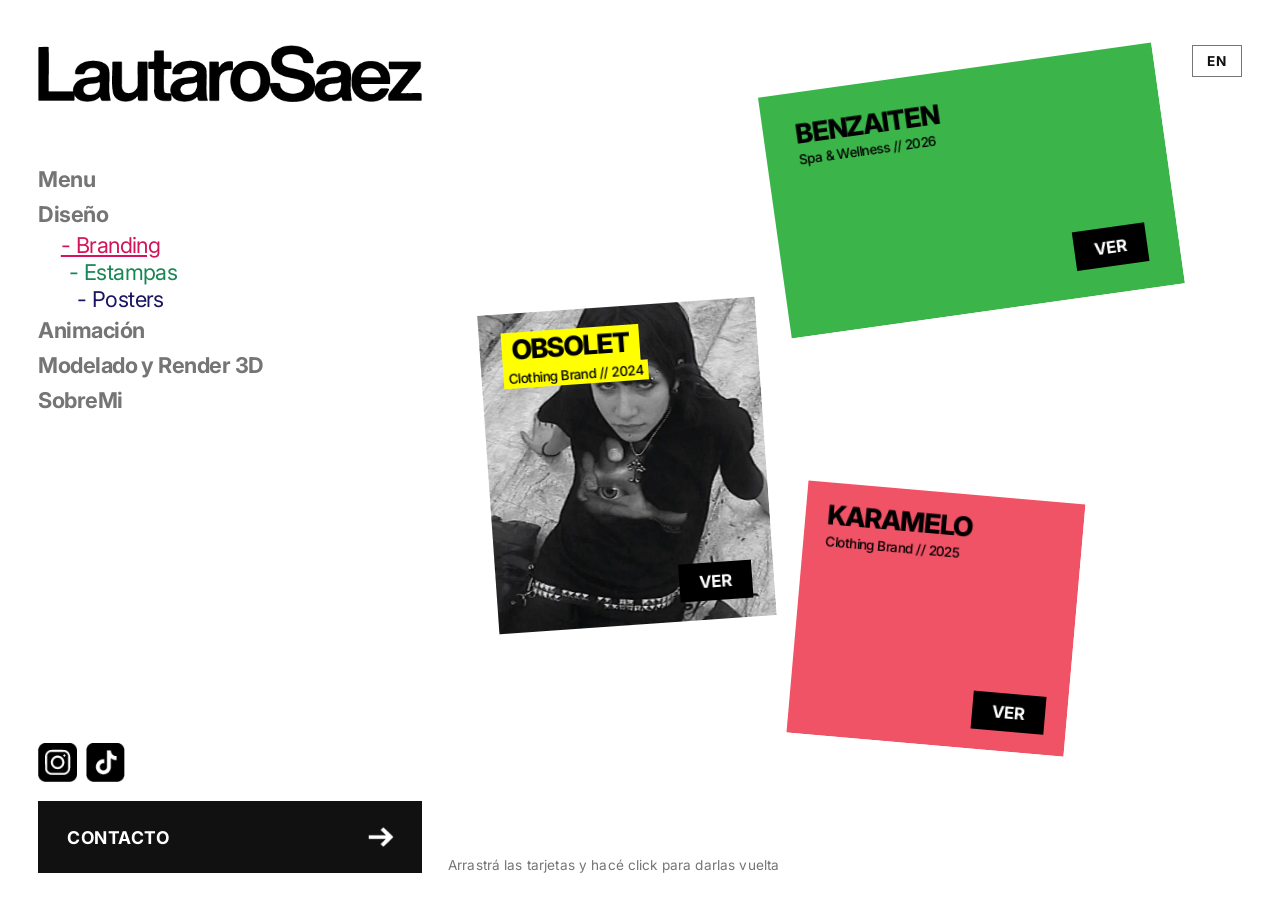
==== diseno-branding.html @ ebd3f458 "Portfolio: primera publicación" ====
<!DOCTYPE html>
<html lang="es">
<head>
  <meta charset="UTF-8">
  <meta name="viewport" content="width=device-width, initial-scale=1.0">
  <title>Lautaro Saez — Branding</title>
  <link rel="preconnect" href="https://fonts.googleapis.com">
  <link rel="preconnect" href="https://fonts.gstatic.com" crossorigin>
  <link href="https://fonts.googleapis.com/css2?family=Inter:wght@400;500;600;700;800&display=swap" rel="stylesheet">
  <link rel="icon" type="image/png" href="assets/favicon.png">
  <link rel="stylesheet" href="style.css">
</head>
<body>

  <header class="logo-wrap">
    <a href="index.html">
      <img src="assets/logo.png" alt="Lautaro Saez" class="logo">
    </a>
  </header>

  <nav class="menu">
    <ul class="menu-list">
      <li><a href="index.html" class="menu-item" data-i18n="nav.menu">Menu</a></li>
      <li>
        <a href="diseno-branding.html" class="menu-item" data-i18n="nav.diseno">Diseño</a>
        <ul class="submenu">
          <li><a href="diseno-branding.html" class="submenu-item submenu-branding active" data-i18n="nav.branding">- Branding</a></li>
          <li><a href="diseno-estampas.html" class="submenu-item submenu-estampas" data-i18n="nav.estampas">- Estampas</a></li>
          <li><a href="diseno-posters.html" class="submenu-item submenu-posters" data-i18n="nav.posters">- Posters</a></li>
        </ul>
      </li>
      <li><a href="animacion.html" class="menu-item" data-i18n="nav.animacion">Animación</a></li>
      <li><a href="modelado-render.html" class="menu-item" data-i18n="nav.modelado">Modelado y Render 3D</a></li>
      <li><a href="sobre-mi.html" class="menu-item" data-i18n="nav.sobremi">SobreMi</a></li>
    </ul>
  </nav>


  <main class="branding-wrap">
    <p class="brand-mobile-hint" data-i18n="branding.hint.mobile">Tocá una tarjeta para darla vuelta</p>
    <div class="branding-board" id="branding-board">

      <article class="brand-card" data-project="obsolet" data-x="5" data-y="33" data-rotation="-4"
               style="--card-color: #ffff00; --card-w: 35%; --card-ratio: 0.87;"
               tabindex="0" aria-label="Obsolet: tocá para ver la descripción">
        <div class="brand-card-inner">
          <div class="brand-card-face brand-card-front brand-card-front--cover">
            <img src="assets/branding/obsolet/portada.webp" alt="" class="brand-card-cover" draggable="false">
            <h2 class="brand-card-title">OBSOLET</h2>
            <p class="brand-card-meta">Clothing Brand // 2024</p>
            <button type="button" class="brand-card-view" data-project="obsolet" data-i18n="branding.view">VER</button>
          </div>
          <div class="brand-card-face brand-card-back">
            <p class="brand-card-desc" data-i18n="branding.obsolet.desc"></p>
            <button type="button" class="brand-card-view" data-project="obsolet" tabindex="-1" data-i18n="branding.view">VER</button>
          </div>
        </div>
      </article>

      <article class="brand-card" data-project="benzaiten" data-x="41" data-y="5" data-rotation="-8"
               style="--card-color: #3bb54a; --card-w: 50%; --card-ratio: 1.63;"
               tabindex="0" aria-label="Benzaiten: tocá para ver la descripción">
        <div class="brand-card-inner">
          <div class="brand-card-face brand-card-front">
            <h2 class="brand-card-title">BENZAITEN</h2>
            <p class="brand-card-meta">Spa &amp; Wellness // 2026</p>
            <button type="button" class="brand-card-view" data-project="benzaiten" data-i18n="branding.view">VER</button>
          </div>
          <div class="brand-card-face brand-card-back">
            <p class="brand-card-desc" data-i18n="branding.benzaiten.desc"></p>
            <button type="button" class="brand-card-view" data-project="benzaiten" tabindex="-1" data-i18n="branding.view">VER</button>
          </div>
        </div>
      </article>

      <article class="brand-card" data-project="karamelo" data-x="44" data-y="55" data-rotation="5"
               style="--card-color: #f05266; --card-w: 35%; --card-ratio: 1.1;"
               tabindex="0" aria-label="Karamelo: tocá para ver la descripción">
        <div class="brand-card-inner">
          <div class="brand-card-face brand-card-front">
            <h2 class="brand-card-title">KARAMELO</h2>
            <p class="brand-card-meta">Clothing Brand // 2025</p>
            <button type="button" class="brand-card-view" data-project="karamelo" data-i18n="branding.view">VER</button>
          </div>
          <div class="brand-card-face brand-card-back">
            <p class="brand-card-desc" data-i18n="branding.karamelo.desc"></p>
            <button type="button" class="brand-card-view" data-project="karamelo" tabindex="-1" data-i18n="branding.view">VER</button>
          </div>
        </div>
      </article>
    </div>
  </main>

  <p class="estampa-hint-text" data-i18n="branding.hint">Arrastrá las tarjetas y hacé click para darlas vuelta</p>

  <div class="social-icons">
    <a href="https://instagram.com/88318w" target="_blank" rel="noopener" aria-label="Instagram">
      <img src="assets/instagram.png" alt="Instagram">
    </a>
    <a href="https://www.tiktok.com/@88318w" target="_blank" rel="noopener" aria-label="TikTok">
      <img src="assets/tiktok.png" alt="TikTok">
    </a>
  </div>

  <button type="button" class="contact-button" id="contact-trigger">
    <span data-i18n="contact.button">CONTACTO</span>
    <img src="assets/arrow.png" alt="" class="arrow">
  </button>

  <script src="script.js"></script>
</body>
</html>
---- style.css ----
/* ============================
   RESET BÁSICO
============================ */
* {
  margin: 0;
  padding: 0;
  box-sizing: border-box;
}

html {
  font-size: 16px;
}

body {
  font-family: 'Inter', 'Helvetica Neue', Arial, sans-serif;
  background: var(--bg);
  color: var(--text);
  min-height: 100vh;
  position: relative;
  overflow-x: hidden;
  transition: background var(--transition-suave), color var(--transition-suave);
  cursor: url('assets/cursor.png') 4 4, auto;
}

a {
  text-decoration: none;
  color: inherit;
  cursor: url('assets/pointer.png') 14 2, pointer;
}

img {
  max-width: 100%;
  display: block;
}

/* ============================
   FOCO VISIBLE (accesibilidad — navegación por teclado)
============================ */
a:focus-visible,
button:focus-visible,
input:focus-visible,
textarea:focus-visible,
[tabindex]:focus-visible {
  outline: 2px solid var(--negro);
  outline-offset: 3px;
}

/* ============================
   VARIABLES
============================ */
:root {
  --gris-menu: #757575;
  --negro: #111111;
  --padding-lateral: 3vw;
  --padding-vertical: 3vh;
  --ancho-bloque: min(30vw, 540px);
  --transition-suave: 0.25s ease;

  /* tema claro (default) */
  --bg: #ffffff;
  --text: #111111;
  --accent-bg: #111111;
  --accent-text: #ffffff;
  --surface: #ffffff;
  --border-subtle: #d9d9d9;
  --placeholder-color: #cfcfcf;
}

/* ============================
   TRANSICIÓN ENTRE PÁGINAS (View Transitions)
   La página vieja se va rápido y la nueva entra con un fundido + subida corta.
   El logo y la hamburguesa tienen nombre propio: quedan quietos, no parpadean.
   Navegadores sin soporte (ej: Firefox) simplemente cambian de página como antes.
============================ */
@view-transition {
  navigation: auto;
}

::view-transition-old(root) {
  animation: pagina-sale 0.15s ease-out both;
}

::view-transition-new(root) {
  animation: pagina-entra 0.28s cubic-bezier(0.22, 1, 0.36, 1) 0.05s both;
}

@keyframes pagina-sale {
  to {
    opacity: 0;
  }
}

@keyframes pagina-entra {
  from {
    opacity: 0;
    transform: translateY(10px);
  }
}

.logo-wrap {
  view-transition-name: logo;
}

.menu-toggle {
  view-transition-name: menu-toggle;
}

/* Desktop: menú, redes, contacto e idioma son fijos en todas las páginas,
   así que no se animan — solo se mueve el contenido de la derecha.
   (En el teléfono viven dentro del menú desplegable, por eso solo desktop.) */
@media (min-width: 769px) {
  .menu {
    view-transition-name: menu;
  }

  .social-icons {
    view-transition-name: redes;
  }

  .contact-button {
    view-transition-name: contacto;
  }

  .lang-toggle {
    view-transition-name: idioma;
  }
}

/* los elementos fijos cambian al instante, sin fundido ni movimiento */
::view-transition-group(logo),
::view-transition-group(menu-toggle),
::view-transition-group(menu),
::view-transition-group(redes),
::view-transition-group(contacto),
::view-transition-group(idioma) {
  animation: none;
}

::view-transition-old(logo),
::view-transition-old(menu-toggle),
::view-transition-old(menu),
::view-transition-old(redes),
::view-transition-old(contacto),
::view-transition-old(idioma) {
  display: none;
}

::view-transition-new(logo),
::view-transition-new(menu-toggle),
::view-transition-new(menu),
::view-transition-new(redes),
::view-transition-new(contacto),
::view-transition-new(idioma) {
  animation: none;
}

@media (prefers-reduced-motion: reduce) {
  ::view-transition-old(root),
  ::view-transition-new(root) {
    animation: none;
  }
}

/* ============================
   LOGO (fixed, arriba a la izquierda)
============================ */
.logo-wrap {
  position: fixed;
  top: 5vh;
  left: var(--padding-lateral);
  z-index: 100;
}

.logo {
  width: var(--ancho-bloque);
  height: auto;
}

/* ============================
   MENU (fixed, debajo del logo)
============================ */
.menu {
  position: fixed;
  top: 18vh;
  left: var(--padding-lateral);
  z-index: 100;
}

.menu-list {
  list-style: none;
  display: block;
}

.menu-item {
  display: block;
  font-size: clamp(1.1rem, 1.7vw, 1.7rem);
  font-weight: 700;
  color: var(--gris-menu);
  letter-spacing: -0.025em; /* tracking -25 (unidades Illustrator, /1000 em) */
  line-height: 35px; /* espacio entre renglones */
  transition: color var(--transition-suave);
}

/* hover: se pone negro */
.menu-item:hover {
  color: var(--text);
}

/* estado activo (la sección en la que estás): se queda negro */
.menu-item.active {
  color: var(--text);
}

/* ============================
   SUBMENU DE DISEÑO (Branding / Estampas / Posters)
============================ */
.submenu {
  list-style: none;
  display: block;
}

.submenu-item {
  display: block;
  font-size: clamp(1.1rem, 1.7vw, 1.7rem);
  font-weight: 400;
  letter-spacing: -0.025em;
  line-height: 27px;
  transition: opacity var(--transition-suave);
  animation: submenu-fade-in 0.4s ease both;
}

/* el escalonado se cuenta por <li> (cada link es hijo único de su <li>) */
.submenu li:nth-child(1) .submenu-item {
  animation-delay: 0.05s;
}

.submenu li:nth-child(2) .submenu-item {
  animation-delay: 0.12s;
}

.submenu li:nth-child(3) .submenu-item {
  animation-delay: 0.19s;
}

@keyframes submenu-fade-in {
  from {
    opacity: 0;
  }
  to {
    opacity: 1;
  }
}

@media (prefers-reduced-motion: reduce) {
  .submenu-item {
    animation: none;
  }
}

.submenu-item:hover {
  opacity: 0.7;
}

.submenu-branding {
  color: #d4145a;
  padding-left: 1.4rem;
}

.submenu-estampas {
  color: #198655;
  padding-left: 1.9rem;
}

.submenu-posters {
  color: #1b1464;
  padding-left: 2.4rem;
}

.submenu-item.active {
  text-decoration: underline;
}

/* venías de otra página de Diseño: el submenu ya estaba abierto, no se vuelve a animar
   (la clase la pone script.js; le gana también a la cascada del teléfono) */
.submenu-sin-animacion .menu .submenu-item {
  animation: none;
}

/* submenu que agrega el JS en páginas fuera de Diseño: solo se usa en el teléfono */
.submenu--mobile-only {
  display: none;
}
.decor-image {
  position: fixed;
  bottom: 3vh;
  right: 4vw;
  width: clamp(180px, 17vw, 340px);
  z-index: 10;
  transform: rotate(-2deg);
}

/* ============================
   REDES SOCIALES
============================ */
.social-icons {
  position: fixed;
  left: var(--padding-lateral);
  bottom: calc(var(--padding-vertical) + 4.5rem + 1.2rem);
  display: flex;
  gap: 0.6rem;
  z-index: 100;
}

.social-icons a {
  display: block;
  width: 2.4rem;
  height: 2.4rem;
  transition: opacity var(--transition-suave);
}

.social-icons a:hover {
  opacity: 0.7;
}

.social-icons img {
  width: 100%;
  height: 100%;
}

@media (max-width: 768px) {
  .social-icons {
    left: 1.2rem;
    bottom: calc(1.2rem + 3.8rem + 1rem);
  }
}
.contact-button {
  position: fixed;
  bottom: var(--padding-vertical);
  left: var(--padding-lateral);
  width: var(--ancho-bloque);
  height: 4.5rem;
  background: var(--accent-bg);
  color: var(--accent-text);
  display: flex;
  align-items: center;
  justify-content: space-between;
  padding: 0 1.8rem;
  font-size: 1.1rem;
  font-weight: 700;
  letter-spacing: 0.03em;
  font-family: inherit;
  border: none;
  cursor: url('assets/pointer-white.png') 14 2, pointer;
  z-index: 100;
}

.contact-button .arrow {
  width: 1.6rem;
  height: auto;
}

/* ============================
   POPUP DE CONTACTO
============================ */
.contact-overlay {
  position: fixed;
  inset: 0;
  background: rgba(17, 17, 17, 0.55);
  display: flex;
  align-items: center;
  justify-content: center;
  z-index: 1000;
  opacity: 0;
  pointer-events: none;
  transition: opacity var(--transition-suave);
}

.contact-overlay.is-open {
  opacity: 1;
  pointer-events: auto;
}

.contact-modal {
  background: var(--surface);
  width: min(90vw, 480px);
  padding: 2.4rem;
  position: relative;
  transform: translateY(12px);
  transition: transform var(--transition-suave);
}

.contact-overlay.is-open .contact-modal {
  transform: translateY(0);
}

.contact-modal h2 {
  font-size: 1.6rem;
  font-weight: 800;
  letter-spacing: -0.025em;
  margin-bottom: 1.6rem;
}

.contact-close {
  position: absolute;
  top: 1.2rem;
  right: 1.2rem;
  background: none;
  border: none;
  font-size: 1.4rem;
  line-height: 1;
  cursor: url('assets/pointer.png') 14 2, pointer;
  color: var(--text);
  font-family: inherit;
}

.contact-form {
  display: flex;
  flex-direction: column;
  gap: 1rem;
}

.contact-form label {
  font-size: 0.85rem;
  font-weight: 600;
  color: var(--text);
  opacity: 0.65;
  margin-bottom: 0.3rem;
  display: block;
}

.contact-form input,
.contact-form textarea {
  width: 100%;
  border: 1px solid var(--border-subtle);
  background: var(--bg);
  color: var(--text);
  padding: 0.7rem 0.8rem;
  font-family: inherit;
  font-size: 1rem;
  resize: vertical;
}

.contact-form input:focus,
.contact-form textarea:focus {
  outline: none;
  border-color: var(--text);
}

.contact-submit {
  margin-top: 0.4rem;
  background: var(--accent-bg);
  color: var(--accent-text);
  border: none;
  padding: 0.9rem;
  font-weight: 700;
  letter-spacing: 0.03em;
  cursor: url('assets/pointer.png') 14 2, pointer;
  font-family: inherit;
  transition: opacity var(--transition-suave);
}

.contact-submit:hover {
  opacity: 0.85;
}

.contact-success {
  font-size: 0.95rem;
  color: #1a7a1a;
  margin-top: 0.6rem;
  display: none;
}

.contact-success.is-visible {
  display: block;
}

/* ============================
   BOTÓN DE IDIOMA
============================ */
.lang-toggle {
  position: fixed;
  top: 5vh;
  right: var(--padding-lateral);
  z-index: 110;
  background: none;
  border: 1px solid var(--gris-menu);
  color: var(--text);
  font-family: inherit;
  font-size: 0.85rem;
  font-weight: 700;
  letter-spacing: 0.03em;
  padding: 0.45rem 0.9rem;
  cursor: url('assets/pointer.png') 14 2, pointer;
  transition: border-color var(--transition-suave), color var(--transition-suave);
}

.lang-toggle:hover {
  border-color: var(--text);
}

@media (max-width: 768px) {
  .lang-toggle {
    top: 1.2rem;
    right: 1.2rem;
    font-size: 0.75rem;
    padding: 0.35rem 0.7rem;
  }
}
.moodboard-wrap {
  margin-left: calc(var(--padding-lateral) + var(--ancho-bloque) + 2vw);
  padding-top: 0vh;
  padding-bottom: 0vh;
  width: calc(100vw - var(--padding-lateral) - var(--ancho-bloque) - 2vw);
  height: 100vh;
  box-sizing: border-box;
}

.moodboard {
  position: relative;
  width: 100%;
  height: 100%;
}

.draggable-img {
  position: absolute;
  max-width: none;
  cursor: url('assets/palm-of-hand.png') 16 16, grab;
  touch-action: none;
  user-select: none;
  -webkit-user-drag: none;
  transition: transform 0.6s cubic-bezier(0.22, 1, 0.36, 1);
}

.draggable-img.is-dragging {
  transition: none; /* mientras arrastrás, respuesta instantánea, sin demora */
}

.draggable-img:active {
  cursor: url('assets/palm-of-hand.png') 16 16, grabbing;
}

.draggable-img.is-dragging {
  z-index: 50;
}

/* modelo 3D del collage de la home (el <model-viewer> lo agrega script.js):
   caja cuadrada, fondo transparente; el viewer no recibe el puntero, así
   arrastrar mueve la pieza como a las demás */
.modelo-3d {
  aspect-ratio: 1;
}

.modelo-3d model-viewer {
  width: 100%;
  height: 100%;
  pointer-events: none;
  --poster-color: transparent;
}

.draggable-img.fade-in-entrance {
  animation: poster-fade-in 0.6s ease both;
}

.draggable-img.opens-carousel {
  cursor: url('assets/zoom-in.png') 16 16, zoom-in;
}

.estampa-visual {
  width: 100%;
  height: auto;
  display: block;
  pointer-events: none;
}

.estampa-hint-text {
  position: fixed;
  bottom: 2.2rem;
  right: 2vw;
  color: var(--gris-menu);
  font-size: 0.85rem;
  letter-spacing: 0.01em;
  z-index: 90;
  pointer-events: none;
}

/* Desktop: abajo a la izquierda del tablero, alineada con la base del botón
   CONTACTO, y detrás de las tarjetas (si arrastrás una encima, la tapa) */
@media (min-width: 769px) {
  .estampa-hint-text {
    left: calc(var(--padding-lateral) + var(--ancho-bloque) + 2vw);
    right: auto;
    bottom: var(--padding-vertical);
    z-index: -1;
  }
}

@media (max-width: 768px) {
  .estampa-hint-text {
    bottom: 1rem;
    right: 1.2rem;
    font-size: 0.75rem;
  }
}

/* ============================
   FLIP POSTAL (faro): 3D en eje Y, se ve el dorso al hacer click
============================ */
.flip-postcard {
  perspective: 1400px;
  background: none;
  cursor: url('assets/refresh.png') 16 16, pointer;
}

.flip-postcard img {
  width: 100%;
  height: auto;
  display: block;
  pointer-events: none;
}

.flip-inner {
  position: relative;
  width: 100%;
  transform-style: preserve-3d;
  transition: transform 0.7s cubic-bezier(0.4, 0.2, 0.2, 1);
}

.flip-postcard.is-flipped .flip-inner {
  transform: rotateY(180deg);
}

.flip-face {
  backface-visibility: hidden;
}

.flip-back {
  position: absolute;
  inset: 0;
  transform: rotateY(180deg);
}

.flip-back img,
.flip-back svg {
  width: 100%;
  height: 100%;
  display: block;
  object-fit: cover;
}

@keyframes girar-360 {
  from {
    transform: rotate(var(--base-rot, 0deg));
  }
  to {
    transform: rotate(calc(var(--base-rot, 0deg) + 360deg));
  }
}

.draggable-img.is-spinning {
  animation: girar-360 0.7s cubic-bezier(0.34, 1.56, 0.64, 1);
  transition: none;
}

@media (prefers-reduced-motion: reduce) {
  .draggable-img.is-spinning {
    animation: none;
  }
}

@media (max-width: 768px) {
  .moodboard-wrap {
    margin-left: 0;
    padding: 1.2rem;
    width: 100%;
    height: auto;
  }

  .moodboard {
    aspect-ratio: 1 / 1.3;
    height: auto;
  }
}

/* ============================
   GALERÍA DE POSTERS
============================ */
.poster-gallery {
  margin-left: calc(var(--padding-lateral) + var(--ancho-bloque) + 2vw);
  width: calc(100vw - var(--padding-lateral) - var(--ancho-bloque) - 2vw);
  height: 100vh;
  box-sizing: border-box;
  display: flex;
  align-items: center;
  justify-content: center;
  gap: clamp(2rem, 6vw, 6rem);
}

.poster-frame {
  height: min(89vh, 962px);
  width: auto;
  aspect-ratio: 210 / 297;
  flex-shrink: 0;
  overflow: hidden;
  background: #f2f2f2;
  position: relative;
  animation: poster-fade-in 0.6s ease both;
}

@keyframes poster-fade-in {
  from {
    opacity: 0;
  }
  to {
    opacity: 1;
  }
}

@media (prefers-reduced-motion: reduce) {
  .poster-frame,
  .poster-arrow {
    animation: none;
  }
}

.poster-zoom-hint {
  position: absolute;
  bottom: 0.9rem;
  right: 0.9rem;
  width: 2rem;
  height: 2rem;
  border-radius: 50%;
  background: rgba(17, 17, 17, 0.35);
  color: #ffffff;
  display: flex;
  align-items: center;
  justify-content: center;
  pointer-events: none; /* que no le robe el click a la imagen de abajo */
  z-index: 5;
  opacity: 0.75;
  transition: opacity var(--transition-suave);
}

.poster-zoom-hint svg {
  width: 1.05rem;
  height: 1.05rem;
}

.poster-frame:hover .poster-zoom-hint {
  opacity: 1;
}

.poster-img {
  position: absolute;
  inset: 0;
  width: 100%;
  height: 100%;
  object-fit: cover;
  cursor: url('assets/zoom-in.png') 16 16, auto;
  transform: translateX(0);
}

.poster-img-b {
  transform: translateX(100%);
}

.poster-arrow {
  background: none;
  border: none;
  color: var(--text);
  cursor: url('assets/pointer.png') 14 2, pointer;
  padding: 0.5rem;
  flex-shrink: 0;
  transition: opacity var(--transition-suave);
  animation: poster-fade-in 0.6s ease both;
  animation-delay: 0.15s;
}

.poster-arrow:hover {
  opacity: 0.6;
}

/* galería vertical de pósters: solo existe en el teléfono (ver media query de mobile) */
.poster-mobile-gallery {
  display: none;
}

/* flechita "volver arriba" (solo teléfono, en Posters): mismo estilo que la lupa del póster.
   Queda debajo del menú (180) y del visor de pósters (1000) */
.to-top-button {
  display: none;
}

@media (max-width: 768px) {
  .to-top-button {
    display: flex;
    align-items: center;
    justify-content: center;
    position: fixed;
    right: 1.2rem;
    bottom: calc(1.2rem + env(safe-area-inset-bottom, 0px));
    width: 2.75rem; /* área de toque cómoda para el dedo */
    height: 2.75rem;
    border: none;
    border-radius: 50%;
    background: rgba(17, 17, 17, 0.55);
    color: #ffffff;
    z-index: 150;
    opacity: 0;
    visibility: hidden;
    transform: translateY(0.4rem);
    transition: opacity 0.25s ease, transform 0.25s ease, visibility 0s linear 0.25s;
  }

  .to-top-button.is-visible {
    opacity: 1;
    visibility: visible;
    transform: none;
    transition: opacity 0.25s ease, transform 0.25s ease, visibility 0s;
  }

  .to-top-button svg {
    width: 1.3rem;
    height: 1.3rem;
  }
}

@media (prefers-reduced-motion: reduce) {
  .to-top-button,
  .to-top-button.is-visible {
    transition: none;
    transform: none;
  }
}

.poster-arrow svg {
  width: clamp(1.6rem, 2.5vw, 2.4rem);
  height: clamp(1.6rem, 2.5vw, 2.4rem);
}

@media (max-width: 768px) {
  .poster-gallery {
    margin-left: 0;
    width: 100%;
    height: auto;
    padding: 15rem 1rem 8rem;
    gap: 0.8rem;
  }

  .poster-frame {
    height: auto;
    width: 100%;
    max-width: 320px;
  }
}

/* ============================
   CARRUSEL DE DETALLE — ESTAMPAS (sin zoom)
============================ */
.estampa-detail-frame {
  height: min(96vh, 1100px);
  width: min(86vw, 1050px);
  position: relative;
  overflow: hidden;
}

.estampa-detail-img {
  position: absolute;
  inset: 0;
  width: 100%;
  height: 100%;
  object-fit: contain;
  display: block;
}

.poster-lightbox {
  position: fixed;
  inset: 0;
  background: rgba(224, 225, 226, 0.85);
  display: flex;
  align-items: center;
  justify-content: center;
  z-index: 1000;
  opacity: 0;
  pointer-events: none;
  transition: opacity var(--transition-suave);
}

.poster-lightbox.is-open {
  opacity: 1;
  pointer-events: auto;
}

.poster-lightbox-close {
  position: absolute;
  top: 1.5rem;
  right: 1.5rem;
  background: none;
  border: none;
  color: #111111;
  font-size: 2rem;
  line-height: 1;
  cursor: url('assets/pointer.png') 14 2, pointer;
  z-index: 2;
}

.poster-lightbox-body {
  display: flex;
  align-items: center;
  gap: clamp(1rem, 3vw, 2.5rem);
  max-width: 96vw;
}

.poster-lightbox-arrow {
  background: none;
  border: none;
  color: #111111;
  cursor: url('assets/pointer.png') 14 2, pointer;
  padding: 0.6rem;
  flex-shrink: 0;
  transition: opacity var(--transition-suave);
}

.poster-lightbox-arrow:hover {
  opacity: 0.6;
}

.poster-lightbox-arrow svg {
  width: clamp(1.6rem, 2.5vw, 2.4rem);
  height: clamp(1.6rem, 2.5vw, 2.4rem);
}

.poster-lightbox-scroll {
  max-width: 80vw;
  max-height: 92vh;
  overflow: hidden;
  position: relative;
  display: flex;
  align-items: center;
  justify-content: center;
}

.poster-lightbox-img {
  max-width: 80vw;
  max-height: 92vh;
  width: auto;
  height: auto;
  display: block;
  cursor: url('assets/zoom-in.png') 16 16, auto;
  transition: transform 0.15s ease-out;
  will-change: transform;
}

.poster-lightbox-img.is-zoomed {
  cursor: url('assets/zoom-out.png') 16 16, auto;
}

.poster-zoom-indicator {
  position: absolute;
  bottom: 1rem;
  left: 50%;
  transform: translateX(-50%);
  display: flex;
  align-items: center;
  gap: 0.6rem;
  background: rgba(17, 17, 17, 0.85);
  color: #ffffff;
  padding: 0.4rem 0.4rem 0.4rem 0.8rem;
  border-radius: 999px;
  font-size: 0.85rem;
  font-weight: 600;
  letter-spacing: 0.02em;
  opacity: 0;
  pointer-events: none;
  transition: opacity var(--transition-suave);
  z-index: 3;
}

.poster-zoom-indicator.is-visible {
  opacity: 1;
  pointer-events: auto;
}

.poster-zoom-level {
  min-width: 3.2em;
  text-align: center;
}

.poster-zoom-reset {
  background: rgba(255, 255, 255, 0.15);
  border: none;
  color: #ffffff;
  width: 1.7rem;
  height: 1.7rem;
  border-radius: 50%;
  display: flex;
  align-items: center;
  justify-content: center;
  cursor: url('assets/pointer.png') 14 2, pointer;
  transition: background var(--transition-suave);
}

.poster-zoom-reset:hover {
  background: rgba(255, 255, 255, 0.3);
}

.poster-zoom-reset svg {
  width: 1rem;
  height: 1rem;
}

.sobremi {
  margin-left: min(32vw, 614px);
  padding: 3vh 4vw 11.5vh 0;
  box-sizing: border-box;
  display: flex;
  align-items: flex-start;
  gap: 5vw;
  height: 100vh;
}

.sobremi-photo {
  width: min(39.84vw, 765px);
  height: min(85.56vh, 924px);
  flex-shrink: 0;
  background: var(--surface);
  display: flex;
  align-items: center;
  justify-content: center;
  overflow: hidden;
}

.sobremi-photo img,
.sobremi-photo video {
  width: 100%;
  height: 100%;
  object-fit: cover;
  display: block;
}

.sobremi-text {
  max-width: min(26vw, 460px);
  padding-top: 4vh;
}

.sobremi-text h1 {
  font-size: 1.8rem;
  font-weight: 800;
  letter-spacing: -0.025em;
  margin-bottom: 1.4rem;
}

.sobremi-parrafo-principal {
  font-size: 1.05rem;
  line-height: 1.55;
  margin-bottom: 1.4rem;
  color: #111111;
}

.sobremi-parrafo-secundario {
  font-size: 0.95rem;
  line-height: 1.55;
  color: var(--text);
  opacity: 0.6;
}

.sobremi-apps-row {
  display: flex;
  align-items: center;
  justify-content: space-between;
  width: 100%;
  margin-top: 2rem;
}

.sobremi-apps {
  display: block;
  width: 200px;
  height: auto;
}

.sobremi-cv-button {
  display: inline-flex;
  align-items: center;
  justify-content: center;
  background: var(--accent-bg);
  color: var(--accent-text);
  font-weight: 700;
  font-size: 0.95rem;
  letter-spacing: 0.03em;
  padding: 0.7rem 1.4rem;
  transition: opacity var(--transition-suave);
  cursor: url('assets/pointer-white.png') 14 2, pointer;
}

.sobremi-cv-button:hover {
  opacity: 0.85;
}

/* ---- Entrada del texto de Sobre mí: título (con scramble, ver script.js),
   párrafos y fila de apps/CV entran en cascada con un fundido + subida corta.
   Una sola vez al cargar; con "reducir movimiento" aparece directo ---- */
@media (prefers-reduced-motion: no-preference) {
  .sobremi-text > * {
    animation: sobremi-sube 0.55s cubic-bezier(0.22, 1, 0.36, 1) both;
  }

  .sobremi-text > h1 {
    animation-duration: 0.3s;
    animation-delay: 0.1s;
  }

  .sobremi-parrafo-principal {
    animation-delay: 0.28s;
  }

  .sobremi-parrafo-secundario {
    animation-delay: 0.36s;
  }

  .sobremi-apps-row {
    animation-delay: 0.44s;
  }
}

@keyframes sobremi-sube {
  from {
    opacity: 0;
    transform: translateY(10px);
  }
}

@media (max-width: 768px) {
  .sobremi {
    margin-left: 0;
    padding: 15rem 1.2rem 8rem;
    flex-direction: column;
    gap: 2.5rem;
    height: auto;
  }

  .sobremi-photo {
    height: auto;
    width: 100%;
    max-width: 320px;
  }

  .sobremi-text {
    max-width: 100%;
    padding-top: 0;
  }
}

.content {
  margin-left: min(38vw, 640px);
  padding: 20vh 4vw 12vh 0;
  min-height: 100vh;
}

.content-placeholder {
  color: var(--placeholder-color);
  font-size: 1.1rem;
}

@media (max-width: 768px) {
  .content {
    margin-left: 0;
    padding: 15rem 1.2rem 8rem;
  }
}
@media (max-width: 768px) {
  .logo-wrap {
    top: 1.5rem;
    left: 1.2rem;
  }

  .logo {
    width: calc(100% - 2.4rem);
  }

  .menu {
    top: 9rem;
    left: 1.2rem;
  }

  .menu-item {
    font-size: 1.3rem;
  }

  .decor-image {
    width: 34vw;
    bottom: 6rem;
    right: 1rem;
  }

  .contact-button {
    width: calc(100% - 2.4rem);
    left: 1.2rem;
    bottom: 1.2rem;
    height: 3.8rem;
  }
}

/* ============================
   BRANDING: tarjetas drageables que se dan vuelta
============================ */
.branding-wrap {
  margin-left: calc(var(--padding-lateral) + var(--ancho-bloque) + 2vw);
  width: calc(100vw - var(--padding-lateral) - var(--ancho-bloque) - 2vw - var(--padding-lateral));
  height: 100vh;
  padding: var(--padding-vertical) 0;
  box-sizing: border-box;
}

.branding-board {
  position: relative;
  width: 100%;
  height: 100%;
  container-type: size; /* las tipografías de las tarjetas escalan con el tablero (cqw) */
}

.brand-card {
  position: absolute;
  width: var(--card-w);
  aspect-ratio: var(--card-ratio);
  perspective: 1400px;
  cursor: url('assets/refresh.png') 16 16, pointer; /* mismo cursor que la postal del faro: se dan vuelta */
  touch-action: none;
  user-select: none;
  transition: transform 0.6s cubic-bezier(0.22, 1, 0.36, 1);
}

.brand-card.is-dragging {
  transition: none;
  cursor: url('assets/palm-of-hand.png') 16 16, grabbing;
}

.brand-card-inner {
  position: relative;
  width: 100%;
  height: 100%;
  transform-style: preserve-3d;
  transition: transform 0.7s cubic-bezier(0.4, 0.2, 0.2, 1);
}

.brand-card.is-flipped .brand-card-inner {
  transform: rotateY(180deg);
}

.brand-card-face {
  position: absolute;
  inset: 0;
  background: var(--card-color);
  color: #000000;
  padding: 7% 8%;
  display: flex;
  flex-direction: column;
  backface-visibility: hidden;
  -webkit-backface-visibility: hidden;
}

.brand-card-back {
  transform: rotateY(180deg);
}

.brand-card-title {
  font-size: max(1.2rem, 3.4cqw);
  font-weight: 800;
  line-height: 1;
  letter-spacing: -0.04em;
}

.brand-card-meta {
  font-size: max(0.75rem, 1.7cqw);
  font-weight: 500;
  margin-top: 0.35em;
  letter-spacing: -0.04em;
}

.brand-card-desc {
  font-size: max(0.8rem, 1.55cqw);
  font-weight: 500;
  line-height: 1.4;
  overflow-y: auto;
  min-height: 0;
}

/* cursor de la máquina de escribir mientras se escribe la descripción (ver script.js) */
.brand-card-desc.is-typing::after {
  content: '';
  display: inline-block;
  width: 0.08em;
  height: 1em;
  margin-left: 0.06em;
  vertical-align: -0.12em;
  background: currentColor;
  animation: cursor-parpadeo 0.8s steps(1) infinite;
}

@keyframes cursor-parpadeo {
  50% {
    opacity: 0;
  }
}

.brand-card-view {
  margin-top: auto;
  align-self: flex-end;
  flex-shrink: 0;
  background: #000000;
  color: #ffffff;
  border: none;
  font-family: inherit;
  font-weight: 700;
  font-size: max(0.85rem, 2.1cqw);
  padding: 0.55em 1.2em;
  cursor: url('assets/pointer-white.png') 14 2, pointer;
  transition: color 0.3s ease;
}

/* Hover: el texto pasa de blanco al color de su tarjeta (amarillo, verde o rojo) */
.brand-card-view:hover,
.brand-card-view:focus-visible {
  color: var(--card-color);
}

/* Portada con imagen o GIF: llena todo el frente.
   object-position elige qué parte se ve si la imagen no tiene la misma proporción que la tarjeta */
.brand-card-cover {
  position: absolute;
  inset: 0;
  width: 100%;
  height: 100%;
  object-fit: cover;
  object-position: 50% 45%;
  pointer-events: none;
}

.brand-card-front--cover > *:not(.brand-card-cover) {
  position: relative; /* título, año y botón quedan arriba de la imagen */
}

/* Sobre la foto, el nombre y el año van como etiquetas del color de la tarjeta */
.brand-card-front--cover .brand-card-title,
.brand-card-front--cover .brand-card-meta {
  align-self: flex-start;
  background: var(--card-color);
  padding: 0.15em 0.35em;
}

.brand-card-front--cover .brand-card-meta {
  margin-top: 0;
}

/* En el dorso el botón va abajo a la izquierda: es el mismo lugar que en el frente,
   visto desde atrás (como una tarjeta física dada vuelta) */
.brand-card-back .brand-card-view {
  align-self: flex-start;
}

.brand-card-view:focus-visible {
  outline-color: #ffffff;
  outline-offset: -4px;
}

@media (prefers-reduced-motion: reduce) {
  .brand-card-inner {
    transition: none;
  }
}

/* Mobile: tarjetas apiladas, sin arrastre (así no pelea con el scroll) */
@media (max-width: 768px) {
  .branding-wrap {
    margin-left: 0;
    width: 100%;
    height: auto;
    padding: 25rem 1.2rem 12rem;
  }

  .branding-board {
    height: auto;
    container-type: normal;
    display: flex;
    flex-direction: column;
    gap: 2rem;
  }

  .brand-card {
    position: relative;
    left: auto !important;
    top: auto !important;
    width: 100%;
    aspect-ratio: 1.15;
    touch-action: auto;
  }

  .brand-card-title { font-size: 1.6rem; }
  .brand-card-meta { font-size: 0.85rem; }
  .brand-card-desc { font-size: 0.9rem; }
  .brand-card-view { font-size: 1rem; }
}

/* ============================
   VISOR DE PROYECTO (branding): scroll vertical a pantalla completa
============================ */
.brand-viewer {
  position: fixed;
  inset: 0;
  background: rgba(17, 17, 17, 0.85);
  z-index: 1000;
  display: flex;
  justify-content: center;
  opacity: 0;
  pointer-events: none;
  transition: opacity var(--transition-suave);
}

.brand-viewer.is-open {
  opacity: 1;
  pointer-events: auto;
}

.brand-viewer-scroll {
  width: min(68vw, 1200px);
  height: 100vh;
  overflow-y: auto;
  overscroll-behavior: contain;
  scrollbar-width: thin;
  scrollbar-color: rgba(255, 255, 255, 0.35) transparent;
}

.brand-viewer-scroll img {
  width: 100%;
  height: auto;
  display: block;
}

.brand-viewer-close {
  position: absolute;
  top: 1.2rem;
  right: 1.5rem;
  background: none;
  border: none;
  color: #ffffff;
  font-family: inherit;
  font-size: 2rem;
  line-height: 1;
  cursor: url('assets/pointer-white.png') 14 2, pointer;
  z-index: 2;
}

.brand-viewer-close:focus-visible {
  outline-color: #ffffff;
}

body.viewer-open {
  overflow: hidden;
}

@media (max-width: 768px) {
  .brand-viewer-scroll {
    width: 100%;
  }

  .brand-viewer-close {
    top: 0.8rem;
    right: 1rem;
    text-shadow: 0 0 6px rgba(0, 0, 0, 0.6);
  }
}

/* ======================================================
   VERSIÓN TELÉFONO (≤ 768px)
   Barra fija arriba (logo + idioma + Menú) y el menú se abre
   a pantalla completa. El desktop no se toca.
====================================================== */
.menu-toggle,
.mobile-bar,
.brand-mobile-hint {
  display: none;
}

@media (max-width: 768px) {
  :root {
    --m-bar: 4.5rem;
  }

  /* ---- Barra superior ---- */
  .mobile-bar {
    display: block;
    position: fixed;
    top: 0;
    left: 0;
    right: 0;
    height: var(--m-bar);
    background: transparent;
    z-index: 190;
  }

  /* la barra no tiene franja sólida: es un degradé de blanco (arriba de todo)
     a transparente, que cubre la barra y sigue un poco más abajo. El contenido
     se ve detrás y se desvanece al subir. Solo aparece cuando ya scrolleaste
     (arriba de todo la página ya es blanca y así no tapa el primer elemento) */
  .mobile-bar::after {
    content: '';
    position: absolute;
    left: 0;
    right: 0;
    top: 0;
    height: calc(var(--m-bar) + 3.2rem);
    /* degradé "suavizado": varios puntos siguiendo una curva, así no se nota
       dónde empieza ni dónde termina (uno lineal deja una línea visible) */
    background: linear-gradient(
      to bottom,
      rgb(255 255 255 / 1) 0%,
      rgb(255 255 255 / 0.95) 12%,
      rgb(255 255 255 / 0.8) 26%,
      rgb(255 255 255 / 0.6) 40%,
      rgb(255 255 255 / 0.4) 54%,
      rgb(255 255 255 / 0.23) 67%,
      rgb(255 255 255 / 0.1) 80%,
      rgb(255 255 255 / 0.03) 91%,
      rgb(255 255 255 / 0) 100%
    );
    pointer-events: none;
    opacity: 0;
    transition: opacity 0.2s ease;
  }

  .mobile-bar.is-scrolled::after {
    opacity: 1;
  }

  .logo-wrap {
    top: 1.3rem;
    left: 1.2rem;
    z-index: 200;
  }

  .logo {
    width: min(52vw, 220px);
  }

  /* Botón de idioma: vive dentro del menú, a la derecha, en el renglón de las redes */
  .lang-toggle {
    top: auto;
    right: 1.2rem;
    bottom: calc(1.2rem + 3.8rem + 1rem);
    height: 2.4rem; /* mismo alto que los íconos de redes, así quedan alineados */
    display: flex;
    align-items: center;
    font-size: 0.85rem;
    padding: 0 0.9rem;
    z-index: 185;
    opacity: 0;
    visibility: hidden;
    transition: opacity 0.25s ease, visibility 0s linear 0.25s;
  }

  body.menu-open .lang-toggle {
    opacity: 1;
    visibility: visible;
    transition: opacity 0.25s ease, visibility 0s;
  }

  /* Hamburguesa: 3 rayitas que se convierten en X al abrir */
  .menu-toggle {
    display: flex;
    flex-direction: column;
    justify-content: center;
    gap: 6px;
    position: fixed;
    top: calc((var(--m-bar) - 2.75rem) / 2);
    right: 0.7rem;
    width: 2.75rem;  /* área de toque cómoda para el dedo */
    height: 2.75rem;
    padding: 0 0.5rem;
    z-index: 200;
    background: none;
    border: none;
  }

  .menu-toggle span {
    display: block;
    width: 100%;
    height: 2px;
    background: var(--text);
    transition: transform 0.3s ease, opacity 0.2s ease;
  }

  body.menu-open .menu-toggle span:nth-child(1) {
    transform: translateY(8px) rotate(45deg);
  }

  body.menu-open .menu-toggle span:nth-child(2) {
    opacity: 0;
  }

  body.menu-open .menu-toggle span:nth-child(3) {
    transform: translateY(-8px) rotate(-45deg);
  }

  @media (prefers-reduced-motion: reduce) {
    .menu-toggle span {
      transition: none;
    }
  }

  /* ---- Menú a pantalla completa ---- */
  .menu {
    position: fixed;
    inset: 0;
    top: 0;
    left: 0;
    background: var(--bg);
    padding: calc(var(--m-bar) + 2rem) 1.2rem 12rem;
    z-index: 180;
    overflow-y: auto;
    opacity: 0;
    visibility: hidden;
    transform: translateY(-0.6rem);
    transition: opacity 0.25s ease, transform 0.25s ease, visibility 0s linear 0.25s;
  }

  .menu .menu-item {
    font-size: 2.1rem;
    line-height: 1.2;
  }

  .menu .submenu-item {
    font-size: 1.5rem;
    line-height: 1.12;
  }

  /* "Diseño" despliega sus subcategorías al tocarlo */
  .menu-list > li > .submenu {
    display: none;
  }

  .menu-list > li.submenu-open > .submenu {
    display: block;
  }

  /* cascada: Branding baja primero, después Estampas, después Posters,
     cada uno como saliendo del de arriba */
  .menu .submenu-item {
    animation: submenu-drop 0.4s cubic-bezier(0.22, 1, 0.36, 1) both;
  }

  .menu .submenu li:nth-child(1) .submenu-item {
    animation-delay: 0s;
  }

  .menu .submenu li:nth-child(2) .submenu-item {
    animation-delay: 0.14s;
  }

  .menu .submenu li:nth-child(3) .submenu-item {
    animation-delay: 0.28s;
  }

  @keyframes submenu-drop {
    from {
      opacity: 0;
      transform: translateY(-100%);
    }
    to {
      opacity: 1;
      transform: translateY(0);
    }
  }

  /* al cerrar: la cascada al revés. Sube Posters primero, después Estampas,
     después Branding, cada uno metiéndose en el de arriba (script.js oculta
     el submenu cuando termina) */
  .menu-list > li.submenu-closing > .submenu .submenu-item {
    animation: submenu-lift 0.4s cubic-bezier(0.64, 0, 0.78, 0) both;
  }

  .menu-list > li.submenu-closing > .submenu li:nth-child(3) .submenu-item {
    animation-delay: 0s;
  }

  .menu-list > li.submenu-closing > .submenu li:nth-child(2) .submenu-item {
    animation-delay: 0.14s;
  }

  .menu-list > li.submenu-closing > .submenu li:nth-child(1) .submenu-item {
    animation-delay: 0.28s;
  }

  @keyframes submenu-lift {
    from {
      opacity: 1;
      transform: translateY(0);
    }
    to {
      opacity: 0;
      transform: translateY(-100%);
    }
  }

  @media (prefers-reduced-motion: reduce) {
    .menu .submenu-item {
      animation: none;
    }
  }

  /* redes y contacto viven dentro del menú en el teléfono */
  .social-icons,
  .contact-button {
    opacity: 0;
    visibility: hidden;
    z-index: 185;
    transition: opacity 0.25s ease, visibility 0s linear 0.25s;
  }

  .social-icons {
    left: 1.2rem;
    bottom: calc(1.2rem + 3.8rem + 1rem);
  }

  body.menu-open {
    overflow: hidden;
  }

  body.menu-open .menu,
  body.menu-open .social-icons,
  body.menu-open .contact-button {
    opacity: 1;
    visibility: visible;
    transform: none;
    transition: opacity 0.25s ease, transform 0.25s ease, visibility 0s;
  }

  /* al abrir el menú, los textos bajan en cascada (mismo estilo que el submenu de
     Diseño). Se anima cada <li> entero: si el submenu está abierto, baja junto con
     "Diseño". Se reinicia cada vez que abrís el menú */
  body.menu-open .menu-list > li {
    animation: menu-texto-baja 0.45s cubic-bezier(0.22, 1, 0.36, 1) both;
  }

  body.menu-open .menu-list > li:nth-child(1) { animation-delay: 0.06s; }
  body.menu-open .menu-list > li:nth-child(2) { animation-delay: 0.12s; }
  body.menu-open .menu-list > li:nth-child(3) { animation-delay: 0.18s; }
  body.menu-open .menu-list > li:nth-child(4) { animation-delay: 0.24s; }
  body.menu-open .menu-list > li:nth-child(5) { animation-delay: 0.30s; }

  @keyframes menu-texto-baja {
    from {
      opacity: 0;
      transform: translateY(-0.8rem);
    }
  }

  /* los botones de abajo hacen lo contrario: suben desde el borde de abajo
     (Instagram → TikTok → EN → CONTACTO), así el menú se arma desde los dos
     bordes hacia el centro. Después, la flecha de CONTACTO entra deslizándose */
  body.menu-open .social-icons a,
  body.menu-open .lang-toggle,
  body.menu-open .contact-button {
    animation: menu-boton-sube 0.45s cubic-bezier(0.22, 1, 0.36, 1) both;
  }

  body.menu-open .social-icons a:nth-child(1) { animation-delay: 0.18s; }
  body.menu-open .social-icons a:nth-child(2) { animation-delay: 0.24s; }
  body.menu-open .lang-toggle { animation-delay: 0.30s; }
  body.menu-open .contact-button { animation-delay: 0.36s; }

  body.menu-open .contact-button .arrow {
    animation: menu-flecha-entra 0.4s cubic-bezier(0.22, 1, 0.36, 1) 0.6s both;
  }

  @keyframes menu-boton-sube {
    from {
      opacity: 0;
      transform: translateY(0.8rem);
    }
  }

  @keyframes menu-flecha-entra {
    from {
      opacity: 0;
      transform: translateX(-0.9rem);
    }
  }

  @media (prefers-reduced-motion: reduce) {
    body.menu-open .menu-list > li,
    body.menu-open .social-icons a,
    body.menu-open .lang-toggle,
    body.menu-open .contact-button,
    body.menu-open .contact-button .arrow {
      animation: none;
    }
  }

  .decor-image {
    display: none;
  }

  /* ---- Home y Estampas: el tablero ocupa la pantalla debajo de la barra ---- */
  .moodboard-wrap {
    margin-left: 0;
    width: 100%;
    height: 100svh;
    padding: calc(var(--m-bar) + 0.5rem) 1.2rem 1.2rem;
  }

  .moodboard {
    aspect-ratio: auto;
    height: 100%;
  }

  .estampa-hint-text {
    bottom: 1.2rem;
    right: 1.2rem;
  }

  /* ---- Posters: galería de scroll vertical, todos uno abajo del otro (sin carrusel) ---- */
  .poster-gallery {
    display: block;
    margin-left: 0;
    width: 100%;
    height: auto;
    padding: calc(var(--m-bar) + 0.5rem) 1.2rem 2rem;
  }

  .poster-gallery > .poster-frame,
  .poster-gallery > .poster-arrow {
    display: none;
  }

  .poster-mobile-gallery {
    display: flex;
    flex-direction: column;
    gap: 1.2rem;
  }

  .poster-mobile-item {
    width: 100%;
    height: auto;
    aspect-ratio: 210 / 297; /* reserva el lugar antes de que cargue: el scroll no salta */
    object-fit: cover;
    background: #f2f2f2;
  }

  /* ---- Sobre mí ---- */
  .sobremi {
    padding: calc(var(--m-bar) + 1rem) 1.2rem 3rem;
    gap: 2rem;
  }

  .sobremi-photo {
    width: 100%;
    max-width: none;
    aspect-ratio: 4 / 5;
  }

  /* el video trae más blanco a la izquierda (144px) que a la derecha (65px):
     lo corremos ~5% para que la imagen quede centrada en pantalla */
  .sobremi-photo video {
    transform: translateX(-5%);
  }

  .sobremi-apps {
    width: min(55vw, 200px);
  }

  /* ---- Páginas con contenido simple (Animación, 3D) ---- */
  .content {
    padding: calc(var(--m-bar) + 2rem) 1.2rem 3rem;
    min-height: auto;
  }

  /* ---- Branding ---- */
  .branding-wrap {
    padding: calc(var(--m-bar) + 1rem) 1.4rem 3rem;
  }

  .branding .estampa-hint-text,
  .branding-wrap + .estampa-hint-text {
    display: none;
  }

  .brand-mobile-hint {
    display: block;
    color: var(--gris-menu);
    font-size: 0.85rem;
    margin-bottom: 1.4rem;
  }

  .branding-board {
    gap: 1.6rem;
  }

  /* inclinación suave y alternada: tiene la onda del desktop sin salirse de la pantalla */
  .brand-card:nth-child(3n+1) { transform: rotate(-2deg) !important; }
  .brand-card:nth-child(3n+2) { transform: rotate(1.8deg) !important; }
  .brand-card:nth-child(3n)   { transform: rotate(-1deg) !important; }

  .brand-viewer-close {
    top: 0.8rem;
    right: 0.8rem;
    width: 2.6rem;
    height: 2.6rem;
    border-radius: 50%;
    background: rgba(17, 17, 17, 0.6);
    font-size: 1.6rem;
    text-shadow: none;
  }
}

/* ============================
   FUNDIDO SUAVE AL CARGAR IMÁGENES
   (solo las que todavía no cargaron; las que ya están en caché aparecen directo)
============================ */
.img-pending {
  opacity: 0;
}

.img-appear {
  animation: img-aparece 0.5s ease;
}

@keyframes img-aparece {
  from { opacity: 0; }
  to { opacity: 1; }
}

@media (prefers-reduced-motion: reduce) {
  .img-appear {
    animation: none;
  }
}
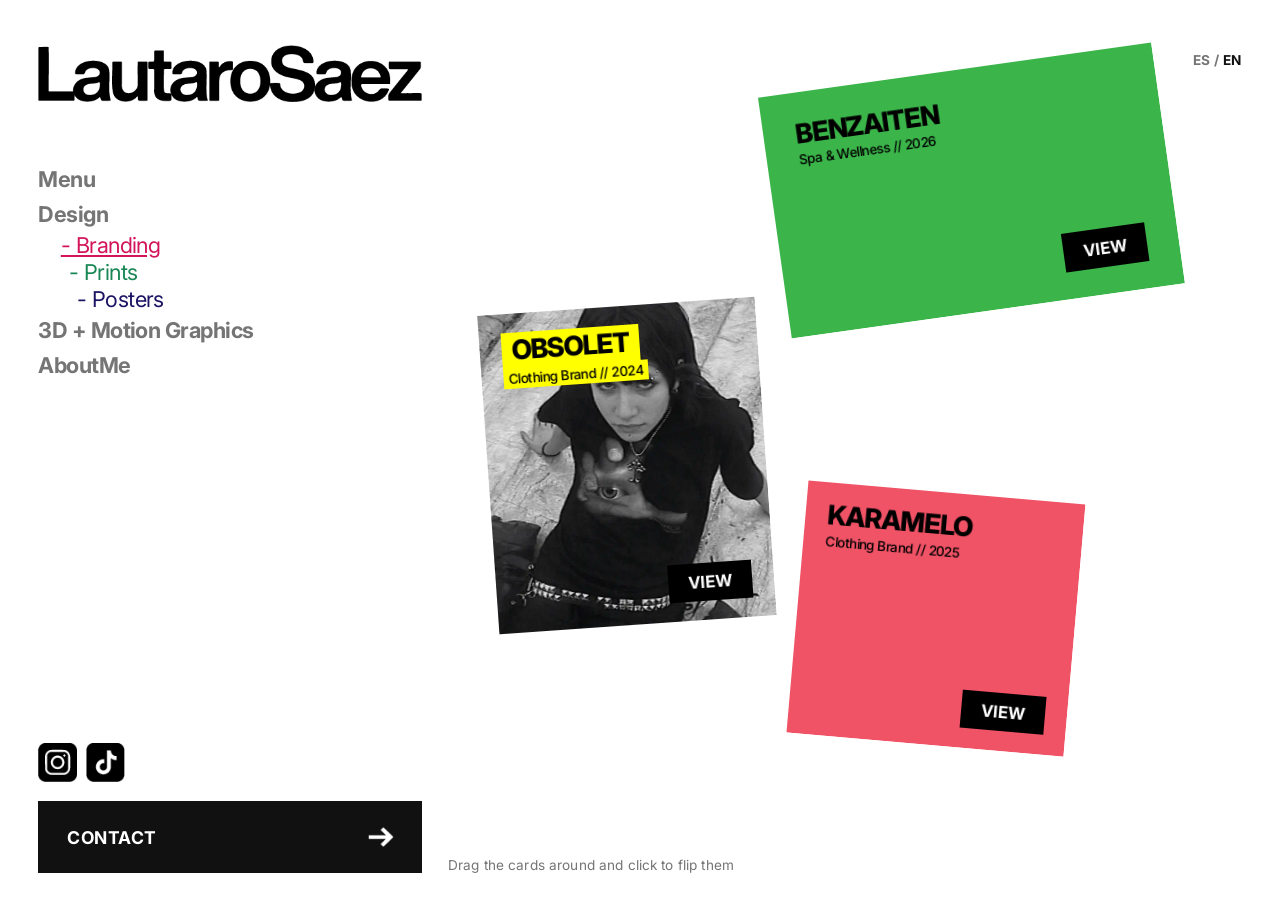
==== commit 24ee0d49: "Portfolio: hub de Diseño, animaciones, accesibilidad y collage del celular - Hub de Diseño (tres cel" ====
--- a/diseno-branding.html
+++ b/diseno-branding.html
@@ -3,6 +3,7 @@
 <head>
   <meta charset="UTF-8">
   <meta name="viewport" content="width=device-width, initial-scale=1.0">
+  <meta name="theme-color" content="#ffffff">
   <title>Lautaro Saez — Branding</title>
   <link rel="preconnect" href="https://fonts.googleapis.com">
   <link rel="preconnect" href="https://fonts.gstatic.com" crossorigin>
@@ -11,10 +12,11 @@
   <link rel="stylesheet" href="style.css">
 </head>
 <body>
+  <a class="skip-link" href="#contenido" data-i18n="nav.skip">Saltar al contenido</a>
 
   <header class="logo-wrap">
     <a href="index.html">
-      <img src="assets/logo.png" alt="Lautaro Saez" class="logo">
+      <img src="assets/logo.png" alt="Lautaro Saez" class="logo" width="556" height="83">
     </a>
   </header>
 
@@ -22,31 +24,31 @@
     <ul class="menu-list">
       <li><a href="index.html" class="menu-item" data-i18n="nav.menu">Menu</a></li>
       <li>
-        <a href="diseno-branding.html" class="menu-item" data-i18n="nav.diseno">Diseño</a>
+        <a href="diseno.html" class="menu-item" data-i18n="nav.diseno">Diseño</a>
         <ul class="submenu">
           <li><a href="diseno-branding.html" class="submenu-item submenu-branding active" data-i18n="nav.branding">- Branding</a></li>
           <li><a href="diseno-estampas.html" class="submenu-item submenu-estampas" data-i18n="nav.estampas">- Estampas</a></li>
           <li><a href="diseno-posters.html" class="submenu-item submenu-posters" data-i18n="nav.posters">- Posters</a></li>
         </ul>
       </li>
-      <li><a href="animacion.html" class="menu-item" data-i18n="nav.animacion">Animación</a></li>
-      <li><a href="modelado-render.html" class="menu-item" data-i18n="nav.modelado">Modelado y Render 3D</a></li>
+      <li><a href="modelado-render.html" class="menu-item" data-i18n="nav.modelado">3D + Motion Graphics</a></li>
       <li><a href="sobre-mi.html" class="menu-item" data-i18n="nav.sobremi">SobreMi</a></li>
     </ul>
   </nav>
 
 
-  <main class="branding-wrap">
+  <main class="branding-wrap" id="contenido">
+    <h1 class="visualmente-oculto" data-i18n="titulo.branding">Branding</h1>
     <p class="brand-mobile-hint" data-i18n="branding.hint.mobile">Tocá una tarjeta para darla vuelta</p>
     <div class="branding-board" id="branding-board">
 
       <article class="brand-card" data-project="obsolet" data-x="5" data-y="33" data-rotation="-4"
                style="--card-color: #ffff00; --card-w: 35%; --card-ratio: 0.87;"
-               tabindex="0" aria-label="Obsolet: tocá para ver la descripción">
+               tabindex="0" aria-label="Obsolet: tocá para ver la descripción" data-i18n-aria="branding.obsolet.aria">
         <div class="brand-card-inner">
           <div class="brand-card-face brand-card-front brand-card-front--cover">
-            <img src="assets/branding/obsolet/portada.webp" alt="" class="brand-card-cover" draggable="false">
-            <h2 class="brand-card-title">OBSOLET</h2>
+            <img src="assets/branding/obsolet/portada.webp" alt="" class="brand-card-cover" width="480" height="640" draggable="false">
+            <h2 class="brand-card-title" translate="no">OBSOLET</h2>
             <p class="brand-card-meta">Clothing Brand // 2024</p>
             <button type="button" class="brand-card-view" data-project="obsolet" data-i18n="branding.view">VER</button>
           </div>
@@ -59,10 +61,10 @@
 
       <article class="brand-card" data-project="benzaiten" data-x="41" data-y="5" data-rotation="-8"
                style="--card-color: #3bb54a; --card-w: 50%; --card-ratio: 1.63;"
-               tabindex="0" aria-label="Benzaiten: tocá para ver la descripción">
+               tabindex="0" aria-label="Benzaiten: tocá para ver la descripción" data-i18n-aria="branding.benzaiten.aria">
         <div class="brand-card-inner">
           <div class="brand-card-face brand-card-front">
-            <h2 class="brand-card-title">BENZAITEN</h2>
+            <h2 class="brand-card-title" translate="no">BENZAITEN</h2>
             <p class="brand-card-meta">Spa &amp; Wellness // 2026</p>
             <button type="button" class="brand-card-view" data-project="benzaiten" data-i18n="branding.view">VER</button>
           </div>
@@ -75,10 +77,10 @@
 
       <article class="brand-card" data-project="karamelo" data-x="44" data-y="55" data-rotation="5"
                style="--card-color: #f05266; --card-w: 35%; --card-ratio: 1.1;"
-               tabindex="0" aria-label="Karamelo: tocá para ver la descripción">
+               tabindex="0" aria-label="Karamelo: tocá para ver la descripción" data-i18n-aria="branding.karamelo.aria">
         <div class="brand-card-inner">
           <div class="brand-card-face brand-card-front">
-            <h2 class="brand-card-title">KARAMELO</h2>
+            <h2 class="brand-card-title" translate="no">KARAMELO</h2>
             <p class="brand-card-meta">Clothing Brand // 2025</p>
             <button type="button" class="brand-card-view" data-project="karamelo" data-i18n="branding.view">VER</button>
           </div>
@@ -95,16 +97,16 @@
 
   <div class="social-icons">
     <a href="https://instagram.com/88318w" target="_blank" rel="noopener" aria-label="Instagram">
-      <img src="assets/instagram.png" alt="Instagram">
+      <img src="assets/instagram.png" alt="Instagram" width="45" height="45">
     </a>
     <a href="https://www.tiktok.com/@88318w" target="_blank" rel="noopener" aria-label="TikTok">
-      <img src="assets/tiktok.png" alt="TikTok">
+      <img src="assets/tiktok.png" alt="TikTok" width="46" height="45">
     </a>
   </div>
 
   <button type="button" class="contact-button" id="contact-trigger">
     <span data-i18n="contact.button">CONTACTO</span>
-    <img src="assets/arrow.png" alt="" class="arrow">
+    <img src="assets/arrow.png" alt="" class="arrow" width="29" height="23">
   </button>
 
   <script src="script.js"></script>
--- a/style.css
+++ b/style.css
@@ -20,6 +20,8 @@
   overflow-x: hidden;
   transition: background var(--transition-suave), color var(--transition-suave);
   cursor: url('assets/cursor.png') 4 4, auto;
+  touch-action: manipulation;             /* sin la demora del doble toque en el celular */
+  -webkit-tap-highlight-color: transparent; /* sin el flash gris de iOS: cada botón ya tiene su :active */
 }
 
 a {
@@ -30,7 +32,40 @@
 
 img {
   max-width: 100%;
+  height: auto; /* las imágenes tienen width/height en el HTML (para reservar su lugar); el alto real sale del ancho */
   display: block;
+}
+
+/* ============================
+   ACCESIBILIDAD: link "saltar al contenido" y texto solo para lectores de pantalla
+============================ */
+.skip-link {
+  position: fixed;
+  top: 0.8rem;
+  left: 0.8rem;
+  z-index: 3000;
+  padding: 0.6rem 1rem;
+  background: var(--accent-bg);
+  color: var(--accent-text);
+  font-weight: 700;
+  font-size: 0.9rem;
+  transform: translateY(-200%); /* escondido hasta que llega el foco con Tab */
+}
+
+.skip-link:focus-visible {
+  transform: none;
+}
+
+.visualmente-oculto {
+  position: absolute;
+  width: 1px;
+  height: 1px;
+  padding: 0;
+  margin: -1px;
+  overflow: hidden;
+  clip-path: inset(50%);
+  white-space: nowrap;
+  border: 0;
 }
 
 /* ============================
@@ -55,6 +90,8 @@
   --padding-vertical: 3vh;
   --ancho-bloque: min(30vw, 540px);
   --transition-suave: 0.25s ease;
+  --ease-out: cubic-bezier(0.23, 1, 0.32, 1);     /* entradas y respuestas: arranca rápido */
+  --ease-in-out: cubic-bezier(0.77, 0, 0.175, 1); /* movimiento en pantalla (slides, giros) */
 
   /* tema claro (default) */
   --bg: #ffffff;
@@ -202,8 +239,10 @@
 }
 
 /* hover: se pone negro */
-.menu-item:hover {
-  color: var(--text);
+@media (hover: hover) and (pointer: fine) {
+  .menu-item:hover {
+    color: var(--text);
+  }
 }
 
 /* estado activo (la sección en la que estás): se queda negro */
@@ -226,7 +265,7 @@
   letter-spacing: -0.025em;
   line-height: 27px;
   transition: opacity var(--transition-suave);
-  animation: submenu-fade-in 0.4s ease both;
+  animation: submenu-fade-in 300ms var(--ease-out) both;
 }
 
 /* el escalonado se cuenta por <li> (cada link es hijo único de su <li>) */
@@ -257,8 +296,10 @@
   }
 }
 
-.submenu-item:hover {
-  opacity: 0.7;
+@media (hover: hover) and (pointer: fine) {
+  .submenu-item:hover {
+    opacity: 0.7;
+  }
 }
 
 .submenu-branding {
@@ -318,8 +359,10 @@
   transition: opacity var(--transition-suave);
 }
 
-.social-icons a:hover {
-  opacity: 0.7;
+@media (hover: hover) and (pointer: fine) {
+  .social-icons a:hover {
+    opacity: 0.7;
+  }
 }
 
 .social-icons img {
@@ -327,12 +370,6 @@
   height: 100%;
 }
 
-@media (max-width: 768px) {
-  .social-icons {
-    left: 1.2rem;
-    bottom: calc(1.2rem + 3.8rem + 1rem);
-  }
-}
 .contact-button {
   position: fixed;
   bottom: var(--padding-vertical);
@@ -352,6 +389,7 @@
   border: none;
   cursor: url('assets/pointer-white.png') 14 2, pointer;
   z-index: 100;
+  transition: scale 160ms var(--ease-out);
 }
 
 .contact-button .arrow {
@@ -385,12 +423,19 @@
   width: min(90vw, 480px);
   padding: 2.4rem;
   position: relative;
-  transform: translateY(12px);
-  transition: transform var(--transition-suave);
+  transform: translateY(8px) scale(0.97);
+  transition: transform 200ms var(--ease-out);
 }
 
 .contact-overlay.is-open .contact-modal {
-  transform: translateY(0);
+  transform: none;
+}
+
+@media (prefers-reduced-motion: reduce) {
+  .contact-modal,
+  .contact-overlay.is-open .contact-modal {
+    transform: none;
+  }
 }
 
 .contact-modal h2 {
@@ -440,8 +485,9 @@
   resize: vertical;
 }
 
-.contact-form input:focus,
-.contact-form textarea:focus {
+/* foco de los campos: el borde se pone negro (reemplaza al contorno) */
+.contact-form input:focus-visible,
+.contact-form textarea:focus-visible {
   outline: none;
   border-color: var(--text);
 }
@@ -456,11 +502,13 @@
   letter-spacing: 0.03em;
   cursor: url('assets/pointer.png') 14 2, pointer;
   font-family: inherit;
-  transition: opacity var(--transition-suave);
-}
-
-.contact-submit:hover {
-  opacity: 0.85;
+  transition: opacity var(--transition-suave), scale 160ms var(--ease-out);
+}
+
+@media (hover: hover) and (pointer: fine) {
+  .contact-submit:hover {
+    opacity: 0.85;
+  }
 }
 
 .contact-success {
@@ -472,6 +520,21 @@
 
 .contact-success.is-visible {
   display: block;
+  transition: opacity 200ms var(--ease-out), transform 200ms var(--ease-out);
+}
+
+/* el mensaje aparece con un fundido y una subida mínima, en vez de saltar */
+@starting-style {
+  .contact-success.is-visible {
+    opacity: 0;
+    transform: translateY(4px);
+  }
+}
+
+@media (prefers-reduced-motion: reduce) {
+  .contact-success.is-visible {
+    transition: opacity 200ms var(--ease-out);
+  }
 }
 
 /* ============================
@@ -483,29 +546,31 @@
   right: var(--padding-lateral);
   z-index: 110;
   background: none;
-  border: 1px solid var(--gris-menu);
-  color: var(--text);
+  border: none;
+  color: var(--gris-menu);
   font-family: inherit;
   font-size: 0.85rem;
   font-weight: 700;
   letter-spacing: 0.03em;
-  padding: 0.45rem 0.9rem;
+  padding: 0.45rem 0; /* área de toque sin caja visible */
   cursor: url('assets/pointer.png') 14 2, pointer;
-  transition: border-color var(--transition-suave), color var(--transition-suave);
-}
-
-.lang-toggle:hover {
-  border-color: var(--text);
-}
-
-@media (max-width: 768px) {
-  .lang-toggle {
-    top: 1.2rem;
-    right: 1.2rem;
-    font-size: 0.75rem;
-    padding: 0.35rem 0.7rem;
-  }
-}
+}
+
+/* "ES / EN" como el menú: el idioma actual en negro, el otro en gris */
+.lang-toggle span {
+  transition: color var(--transition-suave);
+}
+
+.lang-toggle .is-active {
+  color: var(--text);
+}
+
+@media (hover: hover) and (pointer: fine) {
+  .lang-toggle:hover span:not(.is-active) {
+    color: var(--text);
+  }
+}
+
 .moodboard-wrap {
   margin-left: calc(var(--padding-lateral) + var(--ancho-bloque) + 2vw);
   padding-top: 0vh;
@@ -528,11 +593,14 @@
   touch-action: none;
   user-select: none;
   -webkit-user-drag: none;
-  transition: transform 0.6s cubic-bezier(0.22, 1, 0.36, 1);
-}
-
+  transition: transform 0.6s cubic-bezier(0.22, 1, 0.36, 1), scale 200ms var(--ease-out);
+}
+
+/* al agarrarla se "levanta" apenas. Mientras arrastrás, la inclinación responde
+   sin demora; solo la levantada (`scale`) se anima */
 .draggable-img.is-dragging {
-  transition: none; /* mientras arrastrás, respuesta instantánea, sin demora */
+  transition: scale 150ms var(--ease-out);
+  scale: 1.03;
 }
 
 .draggable-img:active {
@@ -557,19 +625,57 @@
   --poster-color: transparent;
 }
 
+/* piezas que solo van en el collage del celular (ej: etiquetas PORTFOLIO / GRAPHIC DESIGN) */
+.draggable-img.solo-celular {
+  display: none;
+}
+
+@media (max-width: 768px) {
+  .draggable-img.solo-celular {
+    display: block;
+  }
+}
+
 .draggable-img.fade-in-entrance {
-  animation: poster-fade-in 0.6s ease both;
+  animation: poster-fade-in 300ms var(--ease-out) both;
+}
+
+/* balanceo en reposo (piezas con .idle-wiggle): usa la propiedad `rotate`, que se suma
+   al transform inline (inclinación base + tilt del arrastre) sin pisarlo.
+   Duración, amplitud y fase las pone script.js por pieza */
+.draggable-img.idle-wiggle {
+  animation: wiggle-reposo var(--wiggle-dur, 5s) ease-in-out var(--wiggle-delay, 0s) infinite alternate;
+}
+
+/* mientras carga la imagen (ver fadeWhenLoaded en script.js): fundido + balanceo juntos */
+.draggable-img.idle-wiggle.img-appear {
+  animation:
+    img-aparece 300ms var(--ease-out),
+    wiggle-reposo var(--wiggle-dur, 5s) ease-in-out var(--wiggle-delay, 0s) infinite alternate;
+}
+
+.draggable-img.idle-wiggle.is-dragging {
+  animation-play-state: paused;
+}
+
+@keyframes wiggle-reposo {
+  from { rotate: calc(-1 * var(--wiggle-amp, 2deg)); }
+  to   { rotate: var(--wiggle-amp, 2deg); }
+}
+
+@media (prefers-reduced-motion: reduce) {
+  .draggable-img.idle-wiggle,
+  .draggable-img.idle-wiggle.img-appear {
+    animation: none;
+  }
+
+  .draggable-img.is-dragging {
+    scale: 1.01;
+  }
 }
 
 .draggable-img.opens-carousel {
   cursor: url('assets/zoom-in.png') 16 16, zoom-in;
-}
-
-.estampa-visual {
-  width: 100%;
-  height: auto;
-  display: block;
-  pointer-events: none;
 }
 
 .estampa-hint-text {
@@ -596,8 +702,6 @@
 
 @media (max-width: 768px) {
   .estampa-hint-text {
-    bottom: 1rem;
-    right: 1.2rem;
     font-size: 0.75rem;
   }
 }
@@ -622,7 +726,7 @@
   position: relative;
   width: 100%;
   transform-style: preserve-3d;
-  transition: transform 0.7s cubic-bezier(0.4, 0.2, 0.2, 1);
+  transition: transform 500ms var(--ease-in-out);
 }
 
 .flip-postcard.is-flipped .flip-inner {
@@ -664,20 +768,6 @@
 @media (prefers-reduced-motion: reduce) {
   .draggable-img.is-spinning {
     animation: none;
-  }
-}
-
-@media (max-width: 768px) {
-  .moodboard-wrap {
-    margin-left: 0;
-    padding: 1.2rem;
-    width: 100%;
-    height: auto;
-  }
-
-  .moodboard {
-    aspect-ratio: 1 / 1.3;
-    height: auto;
   }
 }
 
@@ -703,7 +793,7 @@
   overflow: hidden;
   background: #f2f2f2;
   position: relative;
-  animation: poster-fade-in 0.6s ease both;
+  animation: poster-fade-in 300ms var(--ease-out) both;
 }
 
 @keyframes poster-fade-in {
@@ -722,22 +812,60 @@
   }
 }
 
-.poster-zoom-hint {
+/* lupa y pausa: botones redondos sobre el póster (la lupa abre el visor, igual que
+   hacer click en la imagen; así también se llega con teclado) */
+.poster-zoom-hint,
+.poster-autoplay-toggle {
   position: absolute;
   bottom: 0.9rem;
   right: 0.9rem;
   width: 2rem;
   height: 2rem;
+  padding: 0;
+  border: none;
   border-radius: 50%;
   background: rgba(17, 17, 17, 0.35);
   color: #ffffff;
   display: flex;
   align-items: center;
   justify-content: center;
-  pointer-events: none; /* que no le robe el click a la imagen de abajo */
+  cursor: url('assets/pointer.png') 14 2, pointer;
   z-index: 5;
   opacity: 0.75;
-  transition: opacity var(--transition-suave);
+  transition: opacity var(--transition-suave), scale 160ms var(--ease-out);
+}
+
+.poster-autoplay-toggle {
+  right: auto;
+  left: 0.9rem;
+}
+
+.poster-autoplay-toggle[hidden] {
+  display: none;
+}
+
+.poster-autoplay-toggle svg {
+  width: 0.9rem;
+  height: 0.9rem;
+}
+
+.poster-zoom-hint:focus-visible,
+.poster-autoplay-toggle:focus-visible {
+  opacity: 1;
+  outline-color: #ffffff;
+  outline-offset: 2px;
+}
+
+.poster-zoom-hint:active,
+.poster-autoplay-toggle:active {
+  scale: 0.94;
+  transition-duration: 100ms;
+}
+
+@media (hover: hover) and (pointer: fine) {
+  .poster-autoplay-toggle:hover {
+    opacity: 1;
+  }
 }
 
 .poster-zoom-hint svg {
@@ -745,8 +873,10 @@
   height: 1.05rem;
 }
 
-.poster-frame:hover .poster-zoom-hint {
-  opacity: 1;
+@media (hover: hover) and (pointer: fine) {
+  .poster-frame:hover .poster-zoom-hint {
+    opacity: 1;
+  }
 }
 
 .poster-img {
@@ -770,17 +900,20 @@
   cursor: url('assets/pointer.png') 14 2, pointer;
   padding: 0.5rem;
   flex-shrink: 0;
-  transition: opacity var(--transition-suave);
-  animation: poster-fade-in 0.6s ease both;
+  transition: opacity var(--transition-suave), scale 160ms var(--ease-out);
+  animation: poster-fade-in 300ms var(--ease-out) both;
   animation-delay: 0.15s;
 }
 
-.poster-arrow:hover {
-  opacity: 0.6;
-}
-
-/* galería vertical de pósters: solo existe en el teléfono (ver media query de mobile) */
-.poster-mobile-gallery {
+@media (hover: hover) and (pointer: fine) {
+  .poster-arrow:hover {
+    opacity: 0.6;
+  }
+}
+
+/* galerías verticales de pósters y de estampas: solo existen en el teléfono (ver media query de mobile) */
+.poster-mobile-gallery,
+.estampa-mobile-gallery {
   display: none;
 }
 
@@ -837,19 +970,245 @@
   height: clamp(1.6rem, 2.5vw, 2.4rem);
 }
 
+/* ============================
+   HUB DE DISEÑO (diseno.html): tres celulares viejos, uno por categoría.
+   Cada uno toma su color de --phone-color y su inclinación de --tilt
+   (definidos en el HTML). Al pasar el mouse se enderezan, suben y se
+   "prende" la luz de la pantalla.
+============================ */
+.hub {
+  margin-left: calc(var(--padding-lateral) + var(--ancho-bloque) + 2vw);
+  width: calc(100vw - var(--padding-lateral) - var(--ancho-bloque) - 2vw);
+  height: 100vh;
+  padding-right: var(--padding-lateral);
+  box-sizing: border-box;
+  display: flex;
+  align-items: center;
+  justify-content: center;
+}
+
+.hub-phones {
+  display: flex;
+  align-items: flex-end;
+  justify-content: center;
+  gap: clamp(1.5rem, 4vw, 4.5rem);
+}
+
+/* entrada: suben en cascada (la animación va en el contenedor, así no pisa el hover) */
+.hub-slot {
+  animation: hub-sube 0.6s cubic-bezier(0.22, 1, 0.36, 1) both;
+}
+
+.hub-slot:nth-child(1) { animation-delay: 0.08s; }
+.hub-slot:nth-child(2) { animation-delay: 0.18s; margin-bottom: 2.5rem; } /* el del medio, un poco más arriba */
+.hub-slot:nth-child(3) { animation-delay: 0.28s; }
+
+@keyframes hub-sube {
+  from {
+    opacity: 0;
+    transform: translateY(24px);
+  }
+}
+
+.hub-phone {
+  display: flex;
+  flex-direction: column;
+  align-items: center;
+  width: clamp(140px, 13vw, 220px);
+  aspect-ratio: 0.43;
+  padding: 9% 9% 10%;
+  box-sizing: border-box;
+  container-type: inline-size; /* los textos de la pantalla escalan con el celular (cqw) */
+  background: var(--phone-color);
+  border-radius: 22% / 11%;
+  box-shadow:
+    inset 0 0 0 2px rgba(255, 255, 255, 0.12),
+    inset -6px -8px 14px rgba(0, 0, 0, 0.35),
+    inset 6px 6px 12px rgba(255, 255, 255, 0.15),
+    0 18px 30px -12px rgba(0, 0, 0, 0.45);
+  transform: rotate(var(--tilt, 0deg));
+  transition: transform 250ms var(--ease-out), box-shadow 250ms var(--ease-out);
+}
+
+.hub-phone:focus-visible {
+  transform: translateY(-14px) rotate(0deg);
+  box-shadow:
+    inset 0 0 0 2px rgba(255, 255, 255, 0.12),
+    inset -6px -8px 14px rgba(0, 0, 0, 0.35),
+    inset 6px 6px 12px rgba(255, 255, 255, 0.15),
+    0 30px 40px -14px rgba(0, 0, 0, 0.5);
+}
+
+/* hover solo con mouse: en el celular quedaría "pegado" después del toque */
+@media (hover: hover) and (pointer: fine) {
+  .hub-phone:hover {
+    transform: translateY(-14px) rotate(0deg);
+    box-shadow:
+      inset 0 0 0 2px rgba(255, 255, 255, 0.12),
+      inset -6px -8px 14px rgba(0, 0, 0, 0.35),
+      inset 6px 6px 12px rgba(255, 255, 255, 0.15),
+      0 30px 40px -14px rgba(0, 0, 0, 0.5);
+  }
+}
+
+.hub-speaker {
+  width: 30%;
+  height: 1.4%;
+  border-radius: 999px;
+  background: rgba(0, 0, 0, 0.45);
+  margin-bottom: 7%;
+}
+
+/* pantalla LCD verdosa con texto pixelado */
+.hub-screen {
+  width: 100%;
+  aspect-ratio: 1 / 1.05;
+  box-sizing: border-box;
+  padding: 8% 9%;
+  display: flex;
+  flex-direction: column;
+  justify-content: space-between;
+  background: #a9b88a;
+  border-radius: 6%;
+  box-shadow: inset 0 0 0 3px rgba(0, 0, 0, 0.35), inset 0 6px 12px rgba(0, 0, 0, 0.25);
+  font-family: 'VT323', ui-monospace, monospace;
+  font-size: 9cqw;
+  line-height: 1;
+  color: #1f2a14;
+  transition: background 200ms ease, box-shadow 200ms ease;
+}
+
+/* al pasar el mouse se "prende" la luz de la pantalla */
+.hub-phone:focus-visible .hub-screen {
+  background: #cde89c;
+  box-shadow: inset 0 0 0 3px rgba(0, 0, 0, 0.3), 0 0 22px rgba(205, 232, 156, 0.75);
+}
+
+@media (hover: hover) and (pointer: fine) {
+  .hub-phone:hover .hub-screen {
+    background: #cde89c;
+    box-shadow: inset 0 0 0 3px rgba(0, 0, 0, 0.3), 0 0 22px rgba(205, 232, 156, 0.75);
+  }
+}
+
+.hub-status {
+  display: flex;
+  justify-content: space-between;
+  align-items: flex-end;
+}
+
+/* rayitas de señal, en escalera */
+.hub-signal {
+  width: 1.3em;
+  height: 0.8em;
+  background: linear-gradient(to right,
+    currentColor 0 18%, transparent 18% 27%,
+    currentColor 27% 45%, transparent 45% 54%,
+    currentColor 54% 72%, transparent 72% 81%,
+    currentColor 81%);
+  clip-path: polygon(0 100%, 100% 0, 100% 100%);
+}
+
+.hub-battery {
+  width: 1.3em;
+  height: 0.6em;
+  box-sizing: border-box;
+  border: 0.12em solid currentColor;
+  padding: 0.08em;
+  background: currentColor content-box;
+}
+
+.hub-label {
+  font-size: 15cqw;
+  letter-spacing: 0.02em;
+  text-align: center;
+}
+
+.hub-enter {
+  font-size: 9cqw;
+}
+
+.hub-phone:focus-visible .hub-enter {
+  animation: cursor-parpadeo 0.8s steps(1) infinite;
+}
+
+@media (hover: hover) and (pointer: fine) {
+  .hub-phone:hover .hub-enter {
+    animation: cursor-parpadeo 0.8s steps(1) infinite;
+  }
+}
+
+/* al tocar (sobre todo en el celular, donde no hay hover): se endereza, sube un poco
+   y se hunde apenas; la pantalla se prende. Presionar es inmediato, soltar vuelve suave */
+.hub-phone:active {
+  transform: translateY(-6px) rotate(0deg) scale(0.98);
+  transition-duration: 100ms;
+}
+
+.hub-phone:active .hub-screen {
+  background: #cde89c;
+  box-shadow: inset 0 0 0 3px rgba(0, 0, 0, 0.3), 0 0 22px rgba(205, 232, 156, 0.75);
+  transition-duration: 100ms;
+}
+
+/* botón de navegación redondo */
+.hub-nav {
+  width: 36%;
+  aspect-ratio: 1.6;
+  margin: 9% 0 7%;
+  border-radius: 50%;
+  background: rgba(255, 255, 255, 0.18);
+  box-shadow: inset 0 -3px 0 rgba(0, 0, 0, 0.25);
+}
+
+/* teclado numérico 3 x 4 */
+.hub-keys {
+  flex: 1;
+  width: 100%;
+  display: grid;
+  grid-template-columns: repeat(3, 1fr);
+  grid-template-rows: repeat(4, 1fr);
+  gap: 5cqw 7cqw;
+}
+
+.hub-keys i {
+  border-radius: 40% / 50%;
+  background: rgba(255, 255, 255, 0.2);
+  box-shadow: inset 0 -2px 0 rgba(0, 0, 0, 0.25);
+}
+
+@media (prefers-reduced-motion: reduce) {
+  .hub-slot {
+    animation: none;
+  }
+
+  .hub-phone {
+    transition: none;
+  }
+
+  /* sin movimiento: el teléfono no se levanta; la pantalla que se prende alcanza como respuesta */
+  .hub-phone:hover,
+  .hub-phone:focus-visible,
+  .hub-phone:active {
+    transform: rotate(var(--tilt, 0deg));
+  }
+}
+
 @media (max-width: 768px) {
-  .poster-gallery {
+  .hub {
     margin-left: 0;
     width: 100%;
     height: auto;
-    padding: 15rem 1rem 8rem;
-    gap: 0.8rem;
-  }
-
-  .poster-frame {
-    height: auto;
-    width: 100%;
-    max-width: 320px;
+    min-height: 100svh;
+    padding: calc(var(--m-bar) + 1rem) 1.2rem 4rem;
+  }
+
+  .hub-phones {
+    gap: 4vw;
+  }
+
+  .hub-phone {
+    width: 24vw;
   }
 }
 
@@ -857,7 +1216,7 @@
    CARRUSEL DE DETALLE — ESTAMPAS (sin zoom)
 ============================ */
 .estampa-detail-frame {
-  height: min(96vh, 1100px);
+  height: min(86vh, 1000px); /* deja lugar abajo para la línea de contexto */
   width: min(86vw, 1050px);
   position: relative;
   overflow: hidden;
@@ -910,6 +1269,73 @@
   max-width: 96vw;
 }
 
+/* la imagen arriba y la línea de contexto debajo */
+.poster-lightbox {
+  flex-direction: column;
+  gap: 0.9rem;
+}
+
+/* ============================
+   CONTEXTO DE LA PIEZA: "Para KRML ↗" / "Proyecto personal · Marca ficticia"
+   (los datos están en CONTEXTO_PIEZAS, en script.js)
+============================ */
+.pieza-contexto {
+  min-height: 1.4em; /* guarda el lugar aunque la pieza no tenga datos: la imagen no salta */
+  max-width: 90vw;
+  font-size: 0.9rem;
+  line-height: 1.4;
+  color: #111111;
+  text-align: center;
+}
+
+.pieza-contexto a {
+  font-weight: 700;
+  text-decoration: underline;
+  text-underline-offset: 0.2em;
+  transition: opacity var(--transition-suave);
+}
+
+@media (hover: hover) and (pointer: fine) {
+  .pieza-contexto a:hover {
+    opacity: 0.6;
+  }
+}
+
+/* ---- en las galerías del celular ---- */
+
+/* pieza + su leyenda: un solo bloque, con el texto pegado a su imagen
+   (la galería separa más un bloque del siguiente, así no se confunde a quién pertenece) */
+.pieza-figura {
+  margin: 0;
+  display: flex;
+  flex-direction: column;
+  gap: 0.5rem;
+}
+
+/* leyenda discreta: chica y en gris, para que no compita con la pieza;
+   el nombre de la marca en negro, porque es el link */
+.pieza-contexto--galeria,
+.pieza-contexto--encabezado {
+  min-height: 0;
+  max-width: none;
+  font-size: 0.8rem;
+  color: var(--gris-menu);
+  text-align: left;
+}
+
+.pieza-contexto--galeria a,
+.pieza-contexto--encabezado a {
+  color: var(--text);
+}
+
+/* cuando toda la galería comparte el contexto (ej: todos los pósters son personales),
+   va una sola vez arriba, como etiqueta de sección */
+.pieza-contexto--encabezado {
+  text-transform: uppercase;
+  letter-spacing: 0.06em;
+  font-weight: 600;
+}
+
 .poster-lightbox-arrow {
   background: none;
   border: none;
@@ -917,11 +1343,13 @@
   cursor: url('assets/pointer.png') 14 2, pointer;
   padding: 0.6rem;
   flex-shrink: 0;
-  transition: opacity var(--transition-suave);
-}
-
-.poster-lightbox-arrow:hover {
-  opacity: 0.6;
+  transition: opacity var(--transition-suave), scale 160ms var(--ease-out);
+}
+
+@media (hover: hover) and (pointer: fine) {
+  .poster-lightbox-arrow:hover {
+    opacity: 0.6;
+  }
 }
 
 .poster-lightbox-arrow svg {
@@ -931,7 +1359,7 @@
 
 .poster-lightbox-scroll {
   max-width: 80vw;
-  max-height: 92vh;
+  max-height: 84vh; /* deja lugar abajo para la línea de contexto */
   overflow: hidden;
   position: relative;
   display: flex;
@@ -939,15 +1367,54 @@
   justify-content: center;
 }
 
+/* el swipe horizontal lo maneja script.js (la imagen sigue al dedo);
+   el pellizco para hacer zoom sigue siendo del navegador */
+.poster-lightbox-scroll,
+.estampa-detail-frame {
+  touch-action: pan-y pinch-zoom;
+}
+
+/* visores (pósters y detalle de Estampas): la imagen entra acercándose.
+   Usa `scale`, no `transform`: el swipe usa `translate` en este mismo contenedor
+   y el zoom usa `transform` en la imagen de adentro */
+.poster-lightbox .poster-lightbox-scroll,
+.poster-lightbox .estampa-detail-frame {
+  scale: 0.97;
+  transition: scale 250ms var(--ease-out);
+}
+
+.poster-lightbox.is-open .poster-lightbox-scroll,
+.poster-lightbox.is-open .estampa-detail-frame {
+  scale: 1;
+}
+
+@media (prefers-reduced-motion: reduce) {
+  .poster-lightbox .poster-lightbox-scroll,
+  .poster-lightbox .estampa-detail-frame {
+    scale: 1;
+    transition: none;
+  }
+}
+
 .poster-lightbox-img {
   max-width: 80vw;
-  max-height: 92vh;
+  max-height: 84vh;
   width: auto;
   height: auto;
   display: block;
   cursor: url('assets/zoom-in.png') 16 16, auto;
   transition: transform 0.15s ease-out;
   will-change: transform;
+}
+
+/* copia temporal del póster que se va al pasar al siguiente (la arma script.js):
+   queda encima, en el mismo lugar exacto, y no recibe clics */
+.poster-lightbox-fantasma {
+  position: absolute;
+  max-width: none;
+  max-height: none;
+  pointer-events: none;
+  z-index: 1;
 }
 
 .poster-lightbox-img.is-zoomed {
@@ -999,8 +1466,10 @@
   transition: background var(--transition-suave);
 }
 
-.poster-zoom-reset:hover {
-  background: rgba(255, 255, 255, 0.3);
+@media (hover: hover) and (pointer: fine) {
+  .poster-zoom-reset:hover {
+    background: rgba(255, 255, 255, 0.3);
+  }
 }
 
 .poster-zoom-reset svg {
@@ -1087,12 +1556,14 @@
   font-size: 0.95rem;
   letter-spacing: 0.03em;
   padding: 0.7rem 1.4rem;
-  transition: opacity var(--transition-suave);
+  transition: opacity var(--transition-suave), scale 160ms var(--ease-out);
   cursor: url('assets/pointer-white.png') 14 2, pointer;
 }
 
-.sobremi-cv-button:hover {
-  opacity: 0.85;
+@media (hover: hover) and (pointer: fine) {
+  .sobremi-cv-button:hover {
+    opacity: 0.85;
+  }
 }
 
 /* ---- Entrada del texto de Sobre mí: título (con scramble, ver script.js),
@@ -1131,16 +1602,12 @@
 @media (max-width: 768px) {
   .sobremi {
     margin-left: 0;
-    padding: 15rem 1.2rem 8rem;
     flex-direction: column;
-    gap: 2.5rem;
     height: auto;
   }
 
   .sobremi-photo {
     height: auto;
-    width: 100%;
-    max-width: 320px;
   }
 
   .sobremi-text {
@@ -1163,34 +1630,9 @@
 @media (max-width: 768px) {
   .content {
     margin-left: 0;
-    padding: 15rem 1.2rem 8rem;
   }
 }
 @media (max-width: 768px) {
-  .logo-wrap {
-    top: 1.5rem;
-    left: 1.2rem;
-  }
-
-  .logo {
-    width: calc(100% - 2.4rem);
-  }
-
-  .menu {
-    top: 9rem;
-    left: 1.2rem;
-  }
-
-  .menu-item {
-    font-size: 1.3rem;
-  }
-
-  .decor-image {
-    width: 34vw;
-    bottom: 6rem;
-    right: 1rem;
-  }
-
   .contact-button {
     width: calc(100% - 2.4rem);
     left: 1.2rem;
@@ -1225,11 +1667,13 @@
   cursor: url('assets/refresh.png') 16 16, pointer; /* mismo cursor que la postal del faro: se dan vuelta */
   touch-action: none;
   user-select: none;
-  transition: transform 0.6s cubic-bezier(0.22, 1, 0.36, 1);
-}
-
+  transition: transform 0.6s cubic-bezier(0.22, 1, 0.36, 1), scale 200ms var(--ease-out);
+}
+
+/* al agarrarla se levanta apenas; la inclinación del arrastre sigue sin demora */
 .brand-card.is-dragging {
-  transition: none;
+  transition: scale 150ms var(--ease-out);
+  scale: 1.03;
   cursor: url('assets/palm-of-hand.png') 16 16, grabbing;
 }
 
@@ -1238,7 +1682,7 @@
   width: 100%;
   height: 100%;
   transform-style: preserve-3d;
-  transition: transform 0.7s cubic-bezier(0.4, 0.2, 0.2, 1);
+  transition: transform 500ms var(--ease-in-out);
 }
 
 .brand-card.is-flipped .brand-card-inner {
@@ -1313,13 +1757,18 @@
   font-size: max(0.85rem, 2.1cqw);
   padding: 0.55em 1.2em;
   cursor: url('assets/pointer-white.png') 14 2, pointer;
-  transition: color 0.3s ease;
+  transition: color 0.3s ease, scale 160ms var(--ease-out);
 }
 
 /* Hover: el texto pasa de blanco al color de su tarjeta (amarillo, verde o rojo) */
-.brand-card-view:hover,
 .brand-card-view:focus-visible {
   color: var(--card-color);
+}
+
+@media (hover: hover) and (pointer: fine) {
+  .brand-card-view:hover {
+    color: var(--card-color);
+  }
 }
 
 /* Portada con imagen o GIF: llena todo el frente.
@@ -1365,6 +1814,10 @@
   .brand-card-inner {
     transition: none;
   }
+
+  .brand-card.is-dragging {
+    scale: 1.01;
+  }
 }
 
 /* Mobile: tarjetas apiladas, sin arrastre (así no pelea con el scroll) */
@@ -1373,7 +1826,6 @@
     margin-left: 0;
     width: 100%;
     height: auto;
-    padding: 25rem 1.2rem 12rem;
   }
 
   .branding-board {
@@ -1548,8 +2000,9 @@
     height: 2.4rem; /* mismo alto que los íconos de redes, así quedan alineados */
     display: flex;
     align-items: center;
-    font-size: 0.85rem;
-    padding: 0 0.9rem;
+    font-size: 1rem;
+    padding: 0;
+    gap: 0.3em; /* con flex los espacios de "ES / EN" se pierden */
     z-index: 185;
     opacity: 0;
     visibility: hidden;
@@ -1584,7 +2037,7 @@
     width: 100%;
     height: 2px;
     background: var(--text);
-    transition: transform 0.3s ease, opacity 0.2s ease;
+    transition: transform 200ms var(--ease-out), opacity 150ms var(--ease-out);
   }
 
   body.menu-open .menu-toggle span:nth-child(1) {
@@ -1621,6 +2074,12 @@
     transition: opacity 0.25s ease, transform 0.25s ease, visibility 0s linear 0.25s;
   }
 
+  @media (prefers-reduced-motion: reduce) {
+    .menu {
+      transform: none;
+    }
+  }
+
   .menu .menu-item {
     font-size: 2.1rem;
     line-height: 1.2;
@@ -1640,68 +2099,40 @@
     display: block;
   }
 
-  /* cascada: Branding baja primero, después Estampas, después Posters,
-     cada uno como saliendo del de arriba */
+  /* al abrir: el espacio se hace rápido y los ítems caen apenas, escalonados.
+     Son transiciones (no keyframes): si lo reabrís a mitad de cierre, siguen desde donde están */
   .menu .submenu-item {
-    animation: submenu-drop 0.4s cubic-bezier(0.22, 1, 0.36, 1) both;
-  }
-
-  .menu .submenu li:nth-child(1) .submenu-item {
-    animation-delay: 0s;
-  }
-
-  .menu .submenu li:nth-child(2) .submenu-item {
-    animation-delay: 0.14s;
-  }
-
-  .menu .submenu li:nth-child(3) .submenu-item {
-    animation-delay: 0.28s;
-  }
-
-  @keyframes submenu-drop {
-    from {
+    animation: none; /* anula el fundido de escritorio (submenu-fade-in) */
+    transition: opacity 200ms var(--ease-out), transform 200ms var(--ease-out);
+  }
+
+  .menu .submenu li:nth-child(2) .submenu-item { transition-delay: 40ms; }
+  .menu .submenu li:nth-child(3) .submenu-item { transition-delay: 80ms; }
+
+  /* estado de partida cuando el submenu pasa de display: none a block */
+  @starting-style {
+    .menu-list > li.submenu-open > .submenu .submenu-item {
       opacity: 0;
-      transform: translateY(-100%);
+      transform: translateY(-0.5rem);
     }
-    to {
-      opacity: 1;
-      transform: translateY(0);
-    }
-  }
-
-  /* al cerrar: la cascada al revés. Sube Posters primero, después Estampas,
-     después Branding, cada uno metiéndose en el de arriba (script.js oculta
-     el submenu cuando termina) */
+  }
+
+  /* al cerrar: se desvanecen todos juntos, rápido (script.js oculta el submenu al terminar) */
   .menu-list > li.submenu-closing > .submenu .submenu-item {
-    animation: submenu-lift 0.4s cubic-bezier(0.64, 0, 0.78, 0) both;
-  }
-
-  .menu-list > li.submenu-closing > .submenu li:nth-child(3) .submenu-item {
-    animation-delay: 0s;
-  }
-
-  .menu-list > li.submenu-closing > .submenu li:nth-child(2) .submenu-item {
-    animation-delay: 0.14s;
-  }
-
-  .menu-list > li.submenu-closing > .submenu li:nth-child(1) .submenu-item {
-    animation-delay: 0.28s;
-  }
-
-  @keyframes submenu-lift {
-    from {
-      opacity: 1;
-      transform: translateY(0);
-    }
-    to {
-      opacity: 0;
-      transform: translateY(-100%);
-    }
+    opacity: 0;
+    transform: translateY(-0.5rem);
+    transition-duration: 120ms;
+    transition-delay: 0ms;
+  }
+
+  /* venías de otra página de Diseño: el submenu ya estaba abierto, no se anima */
+  .submenu-sin-animacion .menu .submenu-item {
+    transition: none;
   }
 
   @media (prefers-reduced-motion: reduce) {
     .menu .submenu-item {
-      animation: none;
+      transition: none;
     }
   }
 
@@ -1711,7 +2142,7 @@
     opacity: 0;
     visibility: hidden;
     z-index: 185;
-    transition: opacity 0.25s ease, visibility 0s linear 0.25s;
+    transition: opacity 0.25s ease, scale 160ms var(--ease-out), visibility 0s linear 0.25s;
   }
 
   .social-icons {
@@ -1729,21 +2160,21 @@
     opacity: 1;
     visibility: visible;
     transform: none;
-    transition: opacity 0.25s ease, transform 0.25s ease, visibility 0s;
+    transition: opacity 0.25s ease, transform 0.25s ease, scale 160ms var(--ease-out), visibility 0s;
   }
 
   /* al abrir el menú, los textos bajan en cascada (mismo estilo que el submenu de
      Diseño). Se anima cada <li> entero: si el submenu está abierto, baja junto con
      "Diseño". Se reinicia cada vez que abrís el menú */
   body.menu-open .menu-list > li {
-    animation: menu-texto-baja 0.45s cubic-bezier(0.22, 1, 0.36, 1) both;
-  }
-
-  body.menu-open .menu-list > li:nth-child(1) { animation-delay: 0.06s; }
-  body.menu-open .menu-list > li:nth-child(2) { animation-delay: 0.12s; }
-  body.menu-open .menu-list > li:nth-child(3) { animation-delay: 0.18s; }
-  body.menu-open .menu-list > li:nth-child(4) { animation-delay: 0.24s; }
-  body.menu-open .menu-list > li:nth-child(5) { animation-delay: 0.30s; }
+    animation: menu-texto-baja 300ms var(--ease-out) both;
+  }
+
+  body.menu-open .menu-list > li:nth-child(1) { animation-delay: 0s; }
+  body.menu-open .menu-list > li:nth-child(2) { animation-delay: 0.04s; }
+  body.menu-open .menu-list > li:nth-child(3) { animation-delay: 0.08s; }
+  body.menu-open .menu-list > li:nth-child(4) { animation-delay: 0.12s; }
+  body.menu-open .menu-list > li:nth-child(5) { animation-delay: 0.16s; }
 
   @keyframes menu-texto-baja {
     from {
@@ -1758,16 +2189,16 @@
   body.menu-open .social-icons a,
   body.menu-open .lang-toggle,
   body.menu-open .contact-button {
-    animation: menu-boton-sube 0.45s cubic-bezier(0.22, 1, 0.36, 1) both;
-  }
-
-  body.menu-open .social-icons a:nth-child(1) { animation-delay: 0.18s; }
-  body.menu-open .social-icons a:nth-child(2) { animation-delay: 0.24s; }
-  body.menu-open .lang-toggle { animation-delay: 0.30s; }
-  body.menu-open .contact-button { animation-delay: 0.36s; }
+    animation: menu-boton-sube 300ms var(--ease-out) both;
+  }
+
+  body.menu-open .social-icons a:nth-child(1) { animation-delay: 0.08s; }
+  body.menu-open .social-icons a:nth-child(2) { animation-delay: 0.12s; }
+  body.menu-open .lang-toggle { animation-delay: 0.16s; }
+  body.menu-open .contact-button { animation-delay: 0.2s; }
 
   body.menu-open .contact-button .arrow {
-    animation: menu-flecha-entra 0.4s cubic-bezier(0.22, 1, 0.36, 1) 0.6s both;
+    animation: menu-flecha-entra 300ms var(--ease-out) 0.25s both;
   }
 
   @keyframes menu-boton-sube {
@@ -1816,6 +2247,31 @@
     right: 1.2rem;
   }
 
+  /* ---- Estampas: en vez de las pilas que se arrastran, todas las prendas en una
+     galería de scroll vertical, como Posters (la arma script.js) ---- */
+  .moodboard-wrap--estampas .moodboard,
+  .estampa-hint-text {
+    display: none;
+  }
+
+  /* el <main> de Estampas queda solo como contenedor de la galería */
+  .moodboard-wrap--estampas {
+    height: auto;
+    padding: 0;
+  }
+
+  .estampa-mobile-gallery {
+    display: flex;
+    flex-direction: column;
+    gap: 2rem; /* más aire entre prendas que entre una prenda y su leyenda (0.5rem) */
+    padding: calc(var(--m-bar) + 0.5rem) 1.2rem 2rem;
+  }
+
+  .estampa-mobile-item {
+    width: 100%;
+    height: auto;
+  }
+
   /* ---- Posters: galería de scroll vertical, todos uno abajo del otro (sin carrusel) ---- */
   .poster-gallery {
     display: block;
@@ -1866,7 +2322,7 @@
     width: min(55vw, 200px);
   }
 
-  /* ---- Páginas con contenido simple (Animación, 3D) ---- */
+  /* ---- Páginas con contenido simple (3D) ---- */
   .content {
     padding: calc(var(--m-bar) + 2rem) 1.2rem 3rem;
     min-height: auto;
@@ -1911,6 +2367,24 @@
 }
 
 /* ============================
+   AL PRESIONAR: el botón se hunde apenas (feedback inmediato, también en el celular).
+   Usa `scale` y no `transform`, para no chocar con las animaciones de entrada
+============================ */
+.contact-submit:active,
+.sobremi-cv-button:active,
+.brand-card-view:active,
+.poster-arrow:active,
+.poster-lightbox-arrow:active {
+  scale: 0.97;
+  transition-duration: 100ms;
+}
+
+.contact-button:active {
+  scale: 0.985; /* barra ancha: con 0.97 los bordes se moverían demasiado */
+  transition-duration: 100ms;
+}
+
+/* ============================
    FUNDIDO SUAVE AL CARGAR IMÁGENES
    (solo las que todavía no cargaron; las que ya están en caché aparecen directo)
 ============================ */
@@ -1919,7 +2393,7 @@
 }
 
 .img-appear {
-  animation: img-aparece 0.5s ease;
+  animation: img-aparece 300ms var(--ease-out);
 }
 
 @keyframes img-aparece {
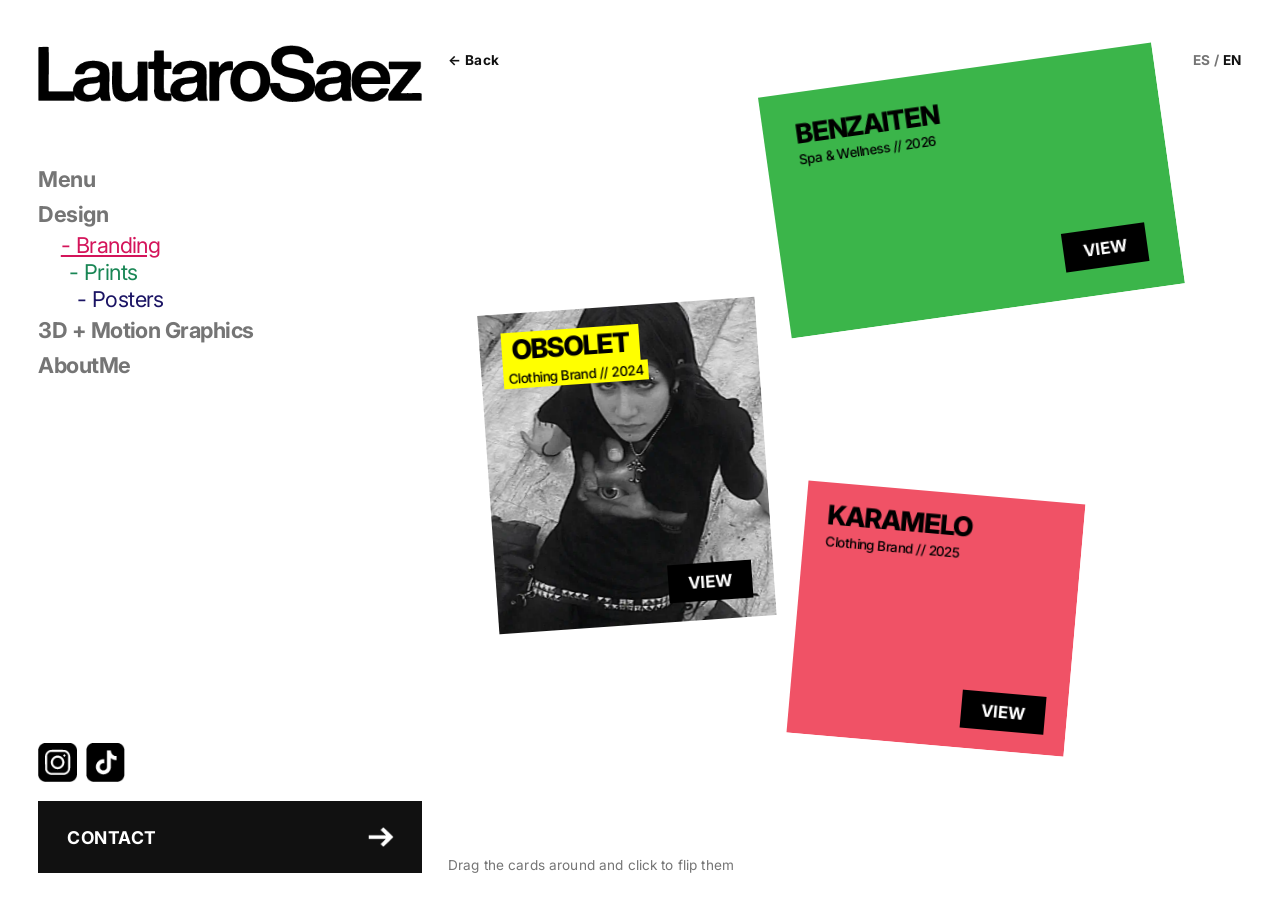
==== commit 87c9e244: "Branding, Estampas y Posters: link "← Volver" al hub de Diseño Co-Authored-By: Claude Opus 5.5 <nore" ====
--- a/diseno-branding.html
+++ b/diseno-branding.html
@@ -35,6 +35,9 @@
       <li><a href="sobre-mi.html" class="menu-item" data-i18n="nav.sobremi">SobreMi</a></li>
     </ul>
   </nav>
+
+  <!-- volver al hub de Diseño (los aparatos) -->
+  <a href="diseno.html" class="volver-hub" data-i18n="nav.volver">← Volver</a>
 
 
   <main class="branding-wrap" id="contenido">
--- a/style.css
+++ b/style.css
@@ -100,7 +100,6 @@
   --accent-text: #ffffff;
   --surface: #ffffff;
   --border-subtle: #d9d9d9;
-  --placeholder-color: #cfcfcf;
 }
 
 /* ============================
@@ -321,6 +320,20 @@
   text-decoration: underline;
 }
 
+/* al salir de Diseño (compu): los ítems se desvanecen mientras el espacio se cierra (script.js).
+   animation: none porque el fundido de entrada (submenu-fade-in, con fill "both") dejaba la
+   opacidad clavada en 1 y los ítems no se iban; overflow: hidden recorta lo que quede mientras
+   el alto se achica, así los textos de abajo no se pisan con el submenú */
+.menu-list > li.submenu-closing > .submenu {
+  overflow: hidden;
+}
+
+.menu-list > li.submenu-closing > .submenu .submenu-item {
+  animation: none;
+  opacity: 0;
+  transition: opacity 120ms var(--ease-out);
+}
+
 /* venías de otra página de Diseño: el submenu ya estaba abierto, no se vuelve a animar
    (la clase la pone script.js; le gana también a la cascada del teléfono) */
 .submenu-sin-animacion .menu .submenu-item {
@@ -331,15 +344,6 @@
 .submenu--mobile-only {
   display: none;
 }
-.decor-image {
-  position: fixed;
-  bottom: 3vh;
-  right: 4vw;
-  width: clamp(180px, 17vw, 340px);
-  z-index: 10;
-  transform: rotate(-2deg);
-}
-
 /* ============================
    REDES SOCIALES
 ============================ */
@@ -556,6 +560,96 @@
   cursor: url('assets/pointer.png') 14 2, pointer;
 }
 
+/* ---- "← Volver" (Branding, Estampas, Posters): vuelve al hub de los aparatos.
+        Compu: arriba, a la altura del logo, al principio de la columna de contenido.
+        Celular: debajo de la barra, arriba de todo (el contenido se corre para no pisarse) ---- */
+.volver-hub {
+  position: fixed;
+  top: 5vh;
+  left: calc(var(--padding-lateral) + var(--ancho-bloque) + 2vw);
+  z-index: 110;
+  padding: 0.45rem 0;
+  font-size: 0.85rem;
+  font-weight: 700;
+  letter-spacing: 0.03em;
+  color: var(--text);
+  transition: color var(--transition-suave), scale 160ms var(--ease-out);
+}
+
+@media (hover: hover) and (pointer: fine) {
+  .volver-hub:hover {
+    color: var(--gris-menu);
+  }
+}
+
+.volver-hub:active {
+  scale: 0.97;
+  transition-duration: 100ms;
+}
+
+@media (max-width: 768px) {
+  .volver-hub {
+    position: absolute;
+    top: calc(var(--m-bar) + 0.3rem);
+    left: 1.2rem;
+  }
+
+  body:has(.volver-hub) .poster-gallery,
+  body:has(.volver-hub) .estampa-mobile-gallery,
+  body:has(.volver-hub) .branding-wrap {
+    padding-top: calc(var(--m-bar) + 2.6rem);
+  }
+}
+
+/* ---- "↺ Reacomodar": devuelve las piezas arrastradas a su lugar (script.js).
+        Abajo a la derecha, con la misma letra que el botón de idioma; aparece al mover una pieza ---- */
+.reacomodar {
+  position: fixed;
+  right: var(--padding-lateral);
+  bottom: var(--padding-vertical);
+  z-index: 120; /* debajo del menú del celular (180): con el menú abierto queda tapado */
+  background: none;
+  border: none;
+  padding: 0.45rem 0;
+  font-family: inherit;
+  font-size: 0.85rem;
+  font-weight: 700;
+  letter-spacing: 0.03em;
+  color: var(--text);
+  cursor: url('assets/pointer.png') 14 2, pointer;
+  opacity: 0;
+  visibility: hidden;
+  translate: 0 0.4rem;
+  transition: opacity 200ms var(--ease-out), translate 200ms var(--ease-out), color var(--transition-suave), visibility 0s linear 200ms;
+}
+
+.reacomodar.is-visible {
+  opacity: 1;
+  visibility: visible;
+  translate: none;
+  transition: opacity 200ms var(--ease-out), translate 200ms var(--ease-out), color var(--transition-suave), visibility 0s;
+}
+
+@media (hover: hover) and (pointer: fine) {
+  .reacomodar:hover {
+    color: var(--gris-menu);
+  }
+}
+
+@media (max-width: 768px) {
+  .reacomodar {
+    right: 1.2rem;
+    bottom: calc(1.2rem + env(safe-area-inset-bottom, 0px));
+  }
+}
+
+@media (prefers-reduced-motion: reduce) {
+  .reacomodar,
+  .reacomodar.is-visible {
+    translate: none;
+  }
+}
+
 /* "ES / EN" como el menú: el idioma actual en negro, el otro en gris */
 .lang-toggle span {
   transition: color var(--transition-suave);
@@ -623,17 +717,6 @@
   height: 100%;
   pointer-events: none;
   --poster-color: transparent;
-}
-
-/* piezas que solo van en el collage del celular (ej: etiquetas PORTFOLIO / GRAPHIC DESIGN) */
-.draggable-img.solo-celular {
-  display: none;
-}
-
-@media (max-width: 768px) {
-  .draggable-img.solo-celular {
-    display: block;
-  }
 }
 
 .draggable-img.fade-in-entrance {
@@ -971,226 +1054,212 @@
 }
 
 /* ============================
-   HUB DE DISEÑO (diseno.html): tres celulares viejos, uno por categoría.
-   Cada uno toma su color de --phone-color y su inclinación de --tilt
-   (definidos en el HTML). Al pasar el mouse se enderezan, suben y se
-   "prende" la luz de la pantalla.
+   HUB DE DISEÑO (diseno.html): tres aparatos (cámara, Game Boy, iPhone), uno por categoría.
+   La imagen de cada aparato tiene la pantalla transparente; detrás va .hub-pantalla con el
+   texto y un efecto de pantalla vieja (líneas de barrido, brillo, franja de interferencia).
+   Al pasar el mouse la pantalla "sintoniza" y se ilumina.
 ============================ */
 .hub {
   margin-left: calc(var(--padding-lateral) + var(--ancho-bloque) + 2vw);
   width: calc(100vw - var(--padding-lateral) - var(--ancho-bloque) - 2vw);
   height: 100vh;
   padding-right: var(--padding-lateral);
-  box-sizing: border-box;
   display: flex;
   align-items: center;
   justify-content: center;
 }
 
-.hub-phones {
-  display: flex;
-  align-items: flex-end;
-  justify-content: center;
-  gap: clamp(1.5rem, 4vw, 4.5rem);
-}
-
-/* entrada: suben en cascada (la animación va en el contenedor, así no pisa el hover) */
-.hub-slot {
-  animation: hub-sube 0.6s cubic-bezier(0.22, 1, 0.36, 1) both;
-}
-
-.hub-slot:nth-child(1) { animation-delay: 0.08s; }
-.hub-slot:nth-child(2) { animation-delay: 0.18s; margin-bottom: 2.5rem; } /* el del medio, un poco más arriba */
-.hub-slot:nth-child(3) { animation-delay: 0.28s; }
-
-@keyframes hub-sube {
+/* la composición entera escala junto: las piezas se ubican en % de esta caja */
+.hub-escena {
+  position: relative;
+  width: min(100%, 94vh);
+  aspect-ratio: 720 / 645;
+}
+
+.hub-aparato {
+  position: absolute;
+  display: block;
+  rotate: var(--rot);
+  cursor: url('assets/palm-of-hand.png') 16 16, grab; /* se arrastran como las piezas de la home */
+  touch-action: none;
+  user-select: none;
+  -webkit-user-drag: none;
+  transition: scale 250ms var(--ease-out), transform 0.6s cubic-bezier(0.22, 1, 0.36, 1);
+  animation: hub-entra 0.6s var(--ease-out) backwards; /* backwards: al terminar no pisa el translate del arrastre */
+}
+
+/* mientras lo arrastrás: se levanta apenas y la inclinación responde sin demora */
+.hub-aparato.is-dragging {
+  transition: scale 150ms var(--ease-out);
+  scale: 1.03;
+  cursor: url('assets/palm-of-hand.png') 16 16, grabbing;
+}
+
+.hub-aparato--iphone { animation-delay: 0.05s; }
+.hub-aparato--camara { animation-delay: 0.13s; }
+.hub-aparato--gameboy { animation-delay: 0.21s; }
+
+@keyframes hub-entra {
   from {
     opacity: 0;
-    transform: translateY(24px);
-  }
-}
-
-.hub-phone {
-  display: flex;
-  flex-direction: column;
-  align-items: center;
-  width: clamp(140px, 13vw, 220px);
-  aspect-ratio: 0.43;
-  padding: 9% 9% 10%;
-  box-sizing: border-box;
-  container-type: inline-size; /* los textos de la pantalla escalan con el celular (cqw) */
-  background: var(--phone-color);
-  border-radius: 22% / 11%;
-  box-shadow:
-    inset 0 0 0 2px rgba(255, 255, 255, 0.12),
-    inset -6px -8px 14px rgba(0, 0, 0, 0.35),
-    inset 6px 6px 12px rgba(255, 255, 255, 0.15),
-    0 18px 30px -12px rgba(0, 0, 0, 0.45);
-  transform: rotate(var(--tilt, 0deg));
-  transition: transform 250ms var(--ease-out), box-shadow 250ms var(--ease-out);
-}
-
-.hub-phone:focus-visible {
-  transform: translateY(-14px) rotate(0deg);
-  box-shadow:
-    inset 0 0 0 2px rgba(255, 255, 255, 0.12),
-    inset -6px -8px 14px rgba(0, 0, 0, 0.35),
-    inset 6px 6px 12px rgba(255, 255, 255, 0.15),
-    0 30px 40px -14px rgba(0, 0, 0, 0.5);
-}
-
-/* hover solo con mouse: en el celular quedaría "pegado" después del toque */
+    translate: 0 24px;
+  }
+}
+
+.hub-aparato img {
+  position: relative;
+  z-index: 1; /* el aparato va encima; la pantalla se ve por el hueco transparente */
+  width: 100%;
+  height: auto;
+  pointer-events: none;
+}
+
 @media (hover: hover) and (pointer: fine) {
-  .hub-phone:hover {
-    transform: translateY(-14px) rotate(0deg);
-    box-shadow:
-      inset 0 0 0 2px rgba(255, 255, 255, 0.12),
-      inset -6px -8px 14px rgba(0, 0, 0, 0.35),
-      inset 6px 6px 12px rgba(255, 255, 255, 0.15),
-      0 30px 40px -14px rgba(0, 0, 0, 0.5);
-  }
-}
-
-.hub-speaker {
-  width: 30%;
-  height: 1.4%;
-  border-radius: 999px;
-  background: rgba(0, 0, 0, 0.45);
-  margin-bottom: 7%;
-}
-
-/* pantalla LCD verdosa con texto pixelado */
-.hub-screen {
-  width: 100%;
-  aspect-ratio: 1 / 1.05;
-  box-sizing: border-box;
-  padding: 8% 9%;
+  .hub-aparato:hover {
+    scale: 1.03;
+  }
+}
+
+.hub-aparato:active {
+  scale: 0.98;
+  transition-duration: 100ms;
+}
+
+/* ---- pantalla "viva" ---- */
+.hub-pantalla {
+  --pant-bg: #0a0a0a;
+  --pant-fg: #f2f2f2;
+  position: absolute;
+  /* un poco más grande que el hueco, así no queda ningún borde sin cubrir */
+  left: calc(var(--x) - 0.5%);
+  top: calc(var(--y) - 0.5%);
+  width: calc(var(--w) + 1%);
+  height: calc(var(--h) + 1%);
+  container-type: size;
+  overflow: hidden;
+  background: var(--pant-bg);
+  color: var(--pant-fg);
+  font-family: 'VT323', ui-monospace, monospace;
+  box-shadow: inset 0 0 1.5rem rgba(0, 0, 0, 0.55); /* bordes más oscuros, como un tubo */
+  filter: brightness(0.85);
+  transition: filter 250ms var(--ease-out);
+}
+
+.hub-aparato--gameboy .hub-pantalla { --pant-bg: #9bbc0f; --pant-fg: #0f380f; } /* LCD verde */
+.hub-aparato--camara .hub-pantalla { --pant-bg: #0d1b2a; --pant-fg: #9ee7ff; }
+
+/* líneas de barrido */
+.hub-pantalla::before {
+  content: '';
+  position: absolute;
+  inset: 0;
+  z-index: 2;
+  background: repeating-linear-gradient(to bottom, rgba(0, 0, 0, 0.22) 0 1px, transparent 1px 3px);
+  pointer-events: none;
+}
+
+/* franja de interferencia que baja cada tanto */
+.hub-pantalla::after {
+  content: '';
+  position: absolute;
+  left: 0;
+  right: 0;
+  top: -20%;
+  height: 18%;
+  z-index: 3;
+  background: linear-gradient(transparent, rgba(255, 255, 255, 0.14), transparent);
+  animation: hub-interferencia 5s linear infinite;
+  pointer-events: none;
+}
+
+.hub-aparato--camara .hub-pantalla::after { animation-delay: -1.7s; }
+.hub-aparato--gameboy .hub-pantalla::after { animation-delay: -3.4s; }
+
+@keyframes hub-interferencia {
+  to { transform: translateY(750%); }
+}
+
+.hub-pantalla-texto {
+  position: absolute;
+  left: 50%;
+  top: 50%;
+  width: 100cqw;
+  height: 100cqh;
+  translate: -50% -50%;
+  padding: 8cqmin;
   display: flex;
   flex-direction: column;
   justify-content: space-between;
-  background: #a9b88a;
-  border-radius: 6%;
-  box-shadow: inset 0 0 0 3px rgba(0, 0, 0, 0.35), inset 0 6px 12px rgba(0, 0, 0, 0.25);
-  font-family: 'VT323', ui-monospace, monospace;
-  font-size: 9cqw;
   line-height: 1;
-  color: #1f2a14;
-  transition: background 200ms ease, box-shadow 200ms ease;
-}
-
-/* al pasar el mouse se "prende" la luz de la pantalla */
-.hub-phone:focus-visible .hub-screen {
-  background: #cde89c;
-  box-shadow: inset 0 0 0 3px rgba(0, 0, 0, 0.3), 0 0 22px rgba(205, 232, 156, 0.75);
+  text-shadow: 0 0 0.35em currentColor; /* brillo del fósforo */
+}
+
+/* aparatos girados 90°: el texto se endereza para leerse a lo largo de la pantalla */
+.hub-pantalla-texto--girada {
+  width: 100cqh;
+  height: 100cqw;
+  rotate: -90deg;
+}
+
+.hub-canal,
+.hub-enter {
+  font-size: 9cqmin;
+}
+
+.hub-label {
+  font-size: 20cqmin;
+  letter-spacing: 0.02em;
+}
+
+/* al pasar el mouse (o con foco): se ilumina, sintoniza y el cursor titila */
+.hub-aparato:focus-visible .hub-pantalla {
+  filter: brightness(1.15);
+}
+
+.hub-aparato:focus-visible .hub-pantalla-texto {
+  animation: hub-sintoniza 400ms steps(6);
+}
+
+.hub-aparato:focus-visible .hub-enter {
+  animation: cursor-parpadeo 0.8s steps(1) infinite;
 }
 
 @media (hover: hover) and (pointer: fine) {
-  .hub-phone:hover .hub-screen {
-    background: #cde89c;
-    box-shadow: inset 0 0 0 3px rgba(0, 0, 0, 0.3), 0 0 22px rgba(205, 232, 156, 0.75);
-  }
-}
-
-.hub-status {
-  display: flex;
-  justify-content: space-between;
-  align-items: flex-end;
-}
-
-/* rayitas de señal, en escalera */
-.hub-signal {
-  width: 1.3em;
-  height: 0.8em;
-  background: linear-gradient(to right,
-    currentColor 0 18%, transparent 18% 27%,
-    currentColor 27% 45%, transparent 45% 54%,
-    currentColor 54% 72%, transparent 72% 81%,
-    currentColor 81%);
-  clip-path: polygon(0 100%, 100% 0, 100% 100%);
-}
-
-.hub-battery {
-  width: 1.3em;
-  height: 0.6em;
-  box-sizing: border-box;
-  border: 0.12em solid currentColor;
-  padding: 0.08em;
-  background: currentColor content-box;
-}
-
-.hub-label {
-  font-size: 15cqw;
-  letter-spacing: 0.02em;
-  text-align: center;
-}
-
-.hub-enter {
-  font-size: 9cqw;
-}
-
-.hub-phone:focus-visible .hub-enter {
-  animation: cursor-parpadeo 0.8s steps(1) infinite;
-}
-
-@media (hover: hover) and (pointer: fine) {
-  .hub-phone:hover .hub-enter {
+  .hub-aparato:hover .hub-pantalla {
+    filter: brightness(1.15);
+  }
+
+  .hub-aparato:hover .hub-pantalla-texto {
+    animation: hub-sintoniza 400ms steps(6);
+  }
+
+  .hub-aparato:hover .hub-enter {
     animation: cursor-parpadeo 0.8s steps(1) infinite;
   }
 }
 
-/* al tocar (sobre todo en el celular, donde no hay hover): se endereza, sube un poco
-   y se hunde apenas; la pantalla se prende. Presionar es inmediato, soltar vuelve suave */
-.hub-phone:active {
-  transform: translateY(-6px) rotate(0deg) scale(0.98);
-  transition-duration: 100ms;
-}
-
-.hub-phone:active .hub-screen {
-  background: #cde89c;
-  box-shadow: inset 0 0 0 3px rgba(0, 0, 0, 0.3), 0 0 22px rgba(205, 232, 156, 0.75);
-  transition-duration: 100ms;
-}
-
-/* botón de navegación redondo */
-.hub-nav {
-  width: 36%;
-  aspect-ratio: 1.6;
-  margin: 9% 0 7%;
-  border-radius: 50%;
-  background: rgba(255, 255, 255, 0.18);
-  box-shadow: inset 0 -3px 0 rgba(0, 0, 0, 0.25);
-}
-
-/* teclado numérico 3 x 4 */
-.hub-keys {
-  flex: 1;
-  width: 100%;
-  display: grid;
-  grid-template-columns: repeat(3, 1fr);
-  grid-template-rows: repeat(4, 1fr);
-  gap: 5cqw 7cqw;
-}
-
-.hub-keys i {
-  border-radius: 40% / 50%;
-  background: rgba(255, 255, 255, 0.2);
-  box-shadow: inset 0 -2px 0 rgba(0, 0, 0, 0.25);
+.hub-aparato:active .hub-pantalla {
+  filter: brightness(1.15);
+}
+
+@keyframes hub-sintoniza {
+  0% { opacity: 0.2; translate: -53% -50%; }
+  30% { opacity: 0.9; translate: -48% -50%; }
+  60% { opacity: 0.5; translate: -51% -50%; }
+  100% { opacity: 1; translate: -50% -50%; }
 }
 
 @media (prefers-reduced-motion: reduce) {
-  .hub-slot {
+  .hub-aparato,
+  .hub-pantalla::after,
+  .hub-aparato:hover .hub-pantalla-texto,
+  .hub-aparato:focus-visible .hub-pantalla-texto {
     animation: none;
   }
 
-  .hub-phone {
-    transition: none;
-  }
-
-  /* sin movimiento: el teléfono no se levanta; la pantalla que se prende alcanza como respuesta */
-  .hub-phone:hover,
-  .hub-phone:focus-visible,
-  .hub-phone:active {
-    transform: rotate(var(--tilt, 0deg));
+  .hub-aparato:hover,
+  .hub-aparato:active {
+    scale: none;
   }
 }
 
@@ -1199,18 +1268,15 @@
     margin-left: 0;
     width: 100%;
     height: auto;
-    min-height: 100svh;
     padding: calc(var(--m-bar) + 1rem) 1.2rem 4rem;
-  }
-
-  .hub-phones {
-    gap: 4vw;
-  }
-
-  .hub-phone {
-    width: 24vw;
-  }
-}
+    align-items: flex-start; /* arriba, debajo de la barra, sin quedar flotando en el medio */
+  }
+
+  .hub-escena {
+    width: 100%;
+  }
+}
+
 
 /* ============================
    CARRUSEL DE DETALLE — ESTAMPAS (sin zoom)
@@ -1546,28 +1612,8 @@
   height: auto;
 }
 
-.sobremi-cv-button {
-  display: inline-flex;
-  align-items: center;
-  justify-content: center;
-  background: var(--accent-bg);
-  color: var(--accent-text);
-  font-weight: 700;
-  font-size: 0.95rem;
-  letter-spacing: 0.03em;
-  padding: 0.7rem 1.4rem;
-  transition: opacity var(--transition-suave), scale 160ms var(--ease-out);
-  cursor: url('assets/pointer-white.png') 14 2, pointer;
-}
-
-@media (hover: hover) and (pointer: fine) {
-  .sobremi-cv-button:hover {
-    opacity: 0.85;
-  }
-}
-
 /* ---- Entrada del texto de Sobre mí: título (con scramble, ver script.js),
-   párrafos y fila de apps/CV entran en cascada con un fundido + subida corta.
+   párrafos y fila de apps entran en cascada con un fundido + subida corta.
    Una sola vez al cargar; con "reducir movimiento" aparece directo ---- */
 @media (prefers-reduced-motion: no-preference) {
   .sobremi-text > * {
@@ -1616,22 +1662,60 @@
   }
 }
 
-.content {
-  margin-left: min(38vw, 640px);
-  padding: 20vh 4vw 12vh 0;
-  min-height: 100vh;
-}
-
-.content-placeholder {
-  color: var(--placeholder-color);
-  font-size: 1.1rem;
-}
-
-@media (max-width: 768px) {
-  .content {
-    margin-left: 0;
-  }
-}
+/* ============================
+   3D + MOTION GRAPHICS: carrusel de reels (compu), de a uno y con flechas, como Posters.
+   El cambio con dirección lo anima script.js. En el celular van uno debajo del otro
+============================ */
+.reels {
+  margin-left: calc(var(--padding-lateral) + var(--ancho-bloque) + 2vw); /* misma columna que Branding y Posters */
+  height: 100vh;
+  padding: var(--padding-vertical) var(--padding-lateral) var(--padding-vertical) 0;
+  display: flex;
+  justify-content: center; /* centrado en el espacio de la derecha, como los pósters */
+  align-items: center;
+  gap: clamp(2rem, 6vw, 6rem); /* misma separación flecha-pieza que Posters */
+}
+
+/* todas las piezas ocupan la misma celda; se ve solo la activa. Ocupa el ancho entre las flechas
+   (así las flechas no se mueven aunque cada pieza tenga otro ancho) */
+.reels-pista {
+  flex: 1;
+  min-width: 0;
+  align-self: stretch;
+  display: grid;
+  place-items: center;
+}
+
+.reel {
+  grid-area: 1 / 1;
+  margin: 0;
+  display: flex;
+  flex-direction: column;
+  align-items: center;
+  gap: 0.5rem;
+  max-width: 100%;
+}
+
+/* el que sale sigue visible 200ms, mientras script.js anima su salida */
+.reel:not(.is-activo) {
+  opacity: 0;
+  visibility: hidden;
+  pointer-events: none;
+  transition: visibility 0s linear 200ms;
+}
+
+/* cada pieza (video o imagen) con su proporción real (width/height en el HTML): hasta el 80% del alto
+   (máx. 880px) y hasta el ancho disponible, lo que llegue primero (las horizontales se limitan por ancho) */
+.reel video,
+.reel img {
+  max-height: min(80vh, 880px);
+  max-width: 100%;
+  width: auto;
+  height: auto;
+  background: #383838; /* mientras carga, un rectángulo gris */
+  display: block;
+}
+
 @media (max-width: 768px) {
   .contact-button {
     width: calc(100% - 2.4rem);
@@ -1878,6 +1962,20 @@
   overscroll-behavior: contain;
   scrollbar-width: thin;
   scrollbar-color: rgba(255, 255, 255, 0.35) transparent;
+  /* la columna de imágenes entra subiendo junto con el fundido del fondo, y sale por el mismo camino */
+  translate: 0 3rem;
+  transition: translate 300ms var(--ease-out);
+}
+
+.brand-viewer.is-open .brand-viewer-scroll {
+  translate: none;
+}
+
+@media (prefers-reduced-motion: reduce) {
+  .brand-viewer-scroll {
+    translate: none;
+    transition: none;
+  }
 }
 
 .brand-viewer-scroll img {
@@ -2225,10 +2323,6 @@
     }
   }
 
-  .decor-image {
-    display: none;
-  }
-
   /* ---- Home y Estampas: el tablero ocupa la pantalla debajo de la barra ---- */
   .moodboard-wrap {
     margin-left: 0;
@@ -2322,10 +2416,36 @@
     width: min(55vw, 200px);
   }
 
-  /* ---- Páginas con contenido simple (3D) ---- */
-  .content {
-    padding: calc(var(--m-bar) + 2rem) 1.2rem 3rem;
-    min-height: auto;
+  /* ---- 3D + Motion Graphics: sin carrusel, los reels uno debajo del otro a todo el ancho ---- */
+  .reels {
+    margin-left: 0;
+    height: auto;
+    padding: calc(var(--m-bar) + 0.5rem) 1.2rem 2rem;
+    display: block;
+  }
+
+  .reels .poster-arrow {
+    display: none;
+  }
+
+  .reels-pista {
+    display: flex;
+    flex-direction: column;
+    gap: 2rem;
+  }
+
+  .reel,
+  .reel:not(.is-activo) {
+    opacity: 1;
+    visibility: visible;
+    pointer-events: auto;
+    align-items: flex-start;
+  }
+
+  .reel video,
+  .reel img {
+    width: 100%;
+    max-height: none;
   }
 
   /* ---- Branding ---- */
@@ -2371,7 +2491,6 @@
    Usa `scale` y no `transform`, para no chocar con las animaciones de entrada
 ============================ */
 .contact-submit:active,
-.sobremi-cv-button:active,
 .brand-card-view:active,
 .poster-arrow:active,
 .poster-lightbox-arrow:active {
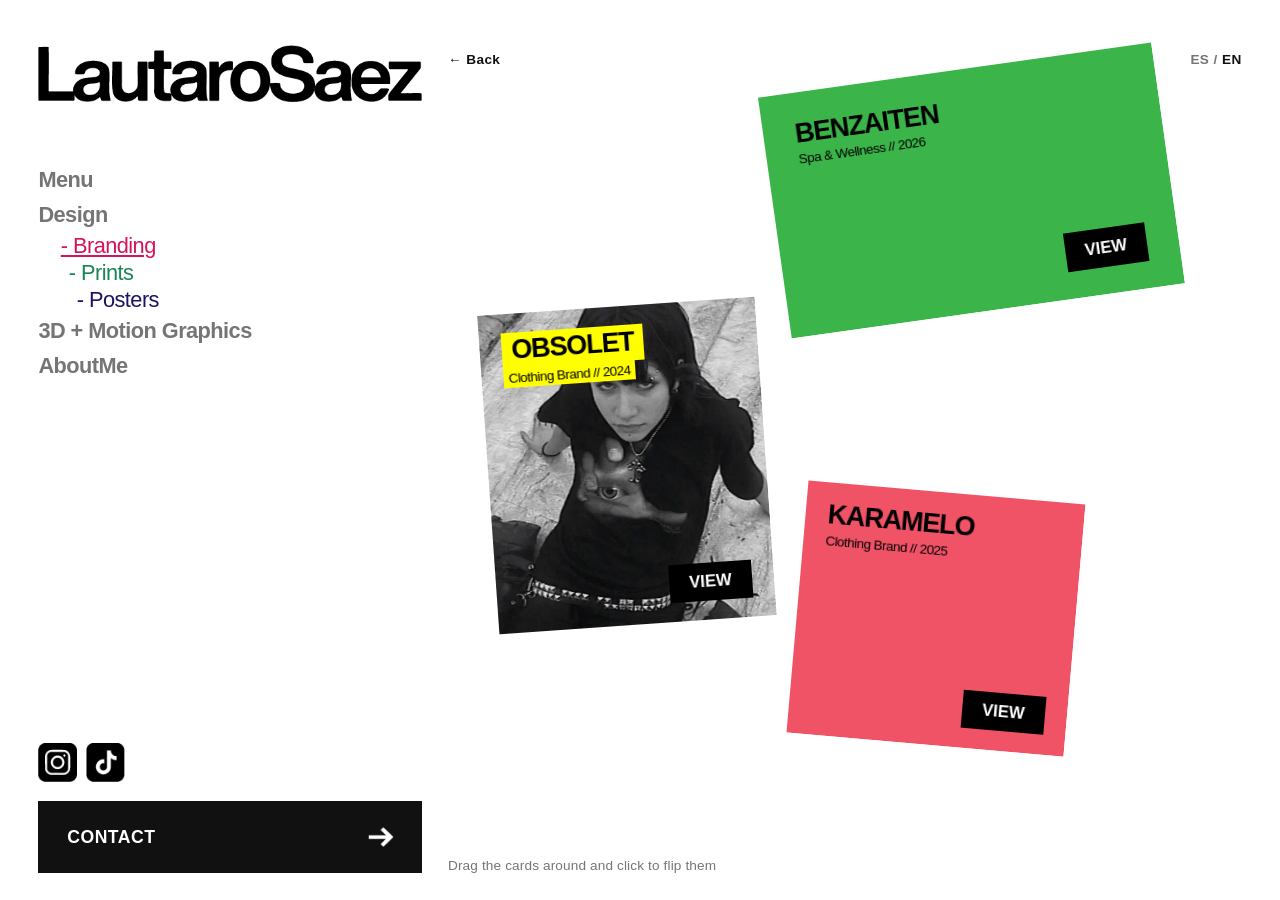
==== commit f7c01aaa: "Tipografía Helvetica en todo el sitio; reproductor propio para los videos de 3D + Motion Graphics Co" ====
--- a/diseno-branding.html
+++ b/diseno-branding.html
@@ -5,9 +5,6 @@
   <meta name="viewport" content="width=device-width, initial-scale=1.0">
   <meta name="theme-color" content="#ffffff">
   <title>Lautaro Saez — Branding</title>
-  <link rel="preconnect" href="https://fonts.googleapis.com">
-  <link rel="preconnect" href="https://fonts.gstatic.com" crossorigin>
-  <link href="https://fonts.googleapis.com/css2?family=Inter:wght@400;500;600;700;800&display=swap" rel="stylesheet">
   <link rel="icon" type="image/png" href="assets/favicon.png">
   <link rel="stylesheet" href="style.css">
 </head>
--- a/style.css
+++ b/style.css
@@ -12,7 +12,7 @@
 }
 
 body {
-  font-family: 'Inter', 'Helvetica Neue', Arial, sans-serif;
+  font-family: 'Helvetica Neue', Helvetica, Arial, sans-serif;
   background: var(--bg);
   color: var(--text);
   min-height: 100vh;
@@ -560,9 +560,9 @@
   cursor: url('assets/pointer.png') 14 2, pointer;
 }
 
-/* ---- "← Volver" (Branding, Estampas, Posters): vuelve al hub de los aparatos.
-        Compu: arriba, a la altura del logo, al principio de la columna de contenido.
-        Celular: debajo de la barra, arriba de todo (el contenido se corre para no pisarse) ---- */
+/* ---- "← Volver" (Branding, Estampas, Posters; en 3D solo en el celular).
+        Compu: vuelve al hub; arriba, a la altura del logo, al principio de la columna de contenido.
+        Celular: abre el menú (script.js); píldora fija abajo a la izquierda ---- */
 .volver-hub {
   position: fixed;
   top: 5vh;
@@ -587,17 +587,53 @@
   transition-duration: 100ms;
 }
 
+.volver-hub--solo-celular {
+  display: none;
+}
+
 @media (max-width: 768px) {
+  /* píldora fija abajo a la izquierda, mismo estilo que la flechita "volver arriba" (que va a la derecha) */
   .volver-hub {
-    position: absolute;
-    top: calc(var(--m-bar) + 0.3rem);
+    position: fixed;
+    top: auto;
     left: 1.2rem;
-  }
-
-  body:has(.volver-hub) .poster-gallery,
-  body:has(.volver-hub) .estampa-mobile-gallery,
-  body:has(.volver-hub) .branding-wrap {
-    padding-top: calc(var(--m-bar) + 2.6rem);
+    bottom: calc(1.2rem + env(safe-area-inset-bottom, 0px));
+    z-index: 150; /* como la flechita: debajo del menú abierto (180) */
+    display: flex;
+    align-items: center;
+    height: 2.75rem; /* área de toque cómoda para el dedo */
+    padding: 0 1.1rem;
+    border-radius: 999px;
+    background: rgba(17, 17, 17, 0.55);
+    color: #ffffff;
+  }
+
+  .volver-hub--solo-celular {
+    display: flex;
+  }
+}
+
+/* ---- "← Volver" de Sobre mí: texto en la fila de los programas (donde estaba el CV).
+        Solo en el celular (abre el menú); en la compu el menú ya está a la vista ---- */
+.volver-menu {
+  display: none;
+}
+
+@media (max-width: 768px) {
+  .volver-menu {
+    display: inline-flex;
+    align-items: center;
+    min-height: 2.75rem; /* área de toque cómoda, sin que se note */
+    font-size: 0.85rem;
+    font-weight: 700;
+    letter-spacing: 0.03em;
+    color: var(--text);
+    transition: scale 160ms var(--ease-out);
+  }
+
+  .volver-menu:active {
+    scale: 0.97;
+    transition-duration: 100ms;
   }
 }
 
@@ -674,6 +710,9 @@
   box-sizing: border-box;
 }
 
+/* el collage ocupa la pantalla: lo que asome por arriba/abajo (ej: el cable) no genera scroll */
+.moodboard-wrap { overflow-y: clip; }
+
 .moodboard {
   position: relative;
   width: 100%;
@@ -705,22 +744,22 @@
   z-index: 50;
 }
 
-/* modelo 3D del collage de la home (el <model-viewer> lo agrega script.js):
-   caja cuadrada, fondo transparente; el viewer no recibe el puntero, así
-   arrastrar mueve la pieza como a las demás */
-.modelo-3d {
+/* círculos naranjas del collage del celular: el ancho lo pone data-mw, el alto sale del aspect-ratio */
+.draggable-img.punto {
   aspect-ratio: 1;
-}
-
-.modelo-3d model-viewer {
-  width: 100%;
-  height: 100%;
-  pointer-events: none;
-  --poster-color: transparent;
-}
-
-.draggable-img.fade-in-entrance {
-  animation: poster-fade-in 300ms var(--ease-out) both;
+  border-radius: 50%;
+  background: #f15a24;
+}
+
+/* piezas que solo van en el collage del celular (auriculares, círculos) */
+.draggable-img.solo-celular {
+  display: none;
+}
+
+@media (max-width: 768px) {
+  .draggable-img.solo-celular {
+    display: block;
+  }
 }
 
 /* balanceo en reposo (piezas con .idle-wiggle): usa la propiedad `rotate`, que se suma
@@ -1148,6 +1187,60 @@
 .hub-aparato--gameboy .hub-pantalla { --pant-bg: #9bbc0f; --pant-fg: #0f380f; } /* LCD verde */
 .hub-aparato--camara .hub-pantalla { --pant-bg: #0d1b2a; --pant-fg: #9ee7ff; }
 
+/* iPhone: pantalla prendida (con fondo de pantalla) y el efecto de tubo muy suave */
+.hub-aparato--iphone .hub-pantalla {
+  --pant-fg: #fff;
+  background: #6b2d7a url("assets/iphone-fondo.webp") 0 0 / 100% 100%; /* el filtro "Rio de Janeiro" de Instagram entero, sin recortar. La imagen está girada porque el aparato va rotado: así en pantalla queda azul arriba, naranja abajo */
+  box-shadow: inset 0 0 1rem rgba(0, 0, 0, 0.2);
+  filter: none;
+}
+
+.hub-aparato--iphone .hub-pantalla::before {
+  opacity: 0.35; /* líneas de barrido casi imperceptibles */
+}
+
+.hub-aparato--iphone .hub-pantalla::after {
+  display: none; /* sin la franja de interferencia */
+}
+
+/* "> ENTRAR": en vez del cursor que titila (de aparato viejo), un brillo que lo recorre,
+   como el "deslizar para desbloquear". Le gana al hover de los otros aparatos (más específico) */
+.hub-escena .hub-aparato--iphone .hub-pantalla .hub-enter {
+  background: linear-gradient(90deg, rgba(255, 255, 255, 0.6) 0%, rgba(255, 255, 255, 0.6) 40%, #fff 50%, rgba(255, 255, 255, 0.6) 60%, rgba(255, 255, 255, 0.6) 100%) 0 0 / 250% 100%;
+  -webkit-background-clip: text;
+  background-clip: text;
+  color: transparent;
+  text-shadow: none;
+  animation: iphone-brillo 2.4s linear infinite;
+}
+
+/* y sin el salto de "sintonizar" al pasar el mouse */
+.hub-escena .hub-aparato--iphone .hub-pantalla .hub-pantalla-texto {
+  animation: none;
+}
+
+@keyframes iphone-brillo {
+  from { background-position: 100% 0; }
+  to { background-position: 0% 0; }
+}
+
+@media (prefers-reduced-motion: reduce) {
+  .hub-escena .hub-aparato--iphone .hub-pantalla .hub-enter {
+    animation: none;
+    color: #fff;
+  }
+}
+
+.hub-aparato--iphone .hub-pantalla-texto {
+  text-shadow: 0 1px 6px rgba(0, 0, 0, 0.18);
+}
+
+.hub-aparato--iphone .hub-label {
+  font-weight: 700;
+  font-size: 17cqmin;
+  letter-spacing: -0.01em;
+}
+
 /* líneas de barrido */
 .hub-pantalla::before {
   content: '';
@@ -1369,37 +1462,21 @@
 
 /* ---- en las galerías del celular ---- */
 
-/* pieza + su leyenda: un solo bloque, con el texto pegado a su imagen
-   (la galería separa más un bloque del siguiente, así no se confunde a quién pertenece) */
-.pieza-figura {
-  margin: 0;
-  display: flex;
-  flex-direction: column;
-  gap: 0.5rem;
-}
-
-/* leyenda discreta: chica y en gris, para que no compita con la pieza;
-   el nombre de la marca en negro, porque es el link */
-.pieza-contexto--galeria,
+/* todos los pósters comparten contexto (personales): va una sola vez arriba, como etiqueta de sección;
+   chica y en gris, para que no compita con las piezas */
 .pieza-contexto--encabezado {
   min-height: 0;
   max-width: none;
   font-size: 0.8rem;
   color: var(--gris-menu);
   text-align: left;
-}
-
-.pieza-contexto--galeria a,
-.pieza-contexto--encabezado a {
-  color: var(--text);
-}
-
-/* cuando toda la galería comparte el contexto (ej: todos los pósters son personales),
-   va una sola vez arriba, como etiqueta de sección */
-.pieza-contexto--encabezado {
   text-transform: uppercase;
   letter-spacing: 0.06em;
   font-weight: 600;
+}
+
+.pieza-contexto--encabezado a {
+  color: var(--text);
 }
 
 .poster-lightbox-arrow {
@@ -2525,3 +2602,151 @@
     animation: none;
   }
 }
+
+/* ============================
+   Celular: entrada de las piezas en las páginas de scroll (script.js agrega las clases)
+   Usa `translate` para no pisar el `transform` de las tarjetas de Branding (el giro)
+============================ */
+@media (max-width: 768px) {
+  /* la transición va solo al aparecer: al ocultarlas al cargar, desaparecen sin fundido */
+  .entra-al-scroll.is-visible {
+    transition:
+      opacity 450ms var(--ease-out),
+      translate 600ms var(--ease-out),
+      transform 0.6s cubic-bezier(0.22, 1, 0.36, 1),
+      scale 200ms var(--ease-out);
+  }
+
+  .entra-al-scroll:not(.is-visible) {
+    opacity: 0;
+    translate: 0 24px;
+  }
+
+  /* Sobre mí: en el celular reemplaza a la cascada de la compu (sobremi-sube) */
+  .sobremi-text > .entra-al-scroll {
+    animation: none;
+  }
+}
+
+/* ============================
+   3D + Motion Graphics: reproductor propio (script.js lo arma en los videos con data-controles)
+   Compu: aparece al pasar el mouse. Celular: al tocar el video, y se esconde solo
+============================ */
+:root {
+  --amarillo-reproductor: #ffe500; /* provisorio: va el hex que pase Lautaro */
+}
+
+.reproductor-caja {
+  position: relative;
+  max-width: 100%;
+}
+
+.reproductor {
+  position: absolute;
+  left: 0;
+  right: 0;
+  bottom: 0;
+  display: flex;
+  align-items: center;
+  gap: 0.6rem;
+  padding: 0.75rem;
+  opacity: 0;
+  pointer-events: none;
+  transition: opacity 200ms var(--ease-out);
+}
+
+.reproductor-caja.controles-visibles .reproductor,
+.reproductor:focus-within {
+  opacity: 1;
+  pointer-events: auto;
+}
+
+@media (hover: hover) and (pointer: fine) {
+  .reproductor-caja:hover .reproductor {
+    opacity: 1;
+    pointer-events: auto;
+  }
+}
+
+.reproductor-btn {
+  flex: none;
+  width: 2rem;
+  height: 2rem;
+  padding: 0;
+  border: 0;
+  border-radius: 999px;
+  background: rgba(17, 17, 17, 0.55); /* como la píldora de "← Volver" */
+  color: #fff;
+  display: grid;
+  place-items: center;
+  transition: scale 150ms var(--ease-out);
+}
+
+.reproductor-btn:active {
+  scale: 0.94;
+}
+
+.reproductor-btn svg {
+  width: 0.8rem;
+  height: 0.8rem;
+  fill: currentColor;
+}
+
+/* barra: la parte reproducida en el amarillo; el alto extra es solo para que sea fácil de agarrar */
+.reproductor-barra {
+  flex: 1;
+  min-width: 0;
+  height: 1.25rem;
+  margin: 0;
+  -webkit-appearance: none;
+  appearance: none;
+  background:
+    linear-gradient(var(--amarillo-reproductor) 0 0) left center / var(--p, 0%) 3px no-repeat,
+    linear-gradient(rgba(255, 255, 255, 0.4) 0 0) left center / 100% 3px no-repeat;
+}
+
+.reproductor-barra::-webkit-slider-thumb {
+  -webkit-appearance: none;
+  width: 11px;
+  height: 11px;
+  border-radius: 50%;
+  background: var(--amarillo-reproductor);
+}
+
+.reproductor-barra::-moz-range-thumb {
+  width: 11px;
+  height: 11px;
+  border: 0;
+  border-radius: 50%;
+  background: var(--amarillo-reproductor);
+}
+
+.reproductor-tiempo {
+  flex: none;
+  color: #fff;
+  font-size: 0.75rem;
+  font-variant-numeric: tabular-nums; /* los números no saltan mientras avanzan */
+  text-shadow: 0 0 6px rgba(0, 0, 0, 0.35);
+}
+
+@media (max-width: 768px) {
+  .reproductor-caja {
+    width: 100%;
+  }
+
+  /* en el celular, botones del tamaño del dedo */
+  .reproductor-btn {
+    width: 2.75rem;
+    height: 2.75rem;
+  }
+
+  .reproductor-barra::-webkit-slider-thumb {
+    width: 16px;
+    height: 16px;
+  }
+
+  .reproductor-barra::-moz-range-thumb {
+    width: 16px;
+    height: 16px;
+  }
+}
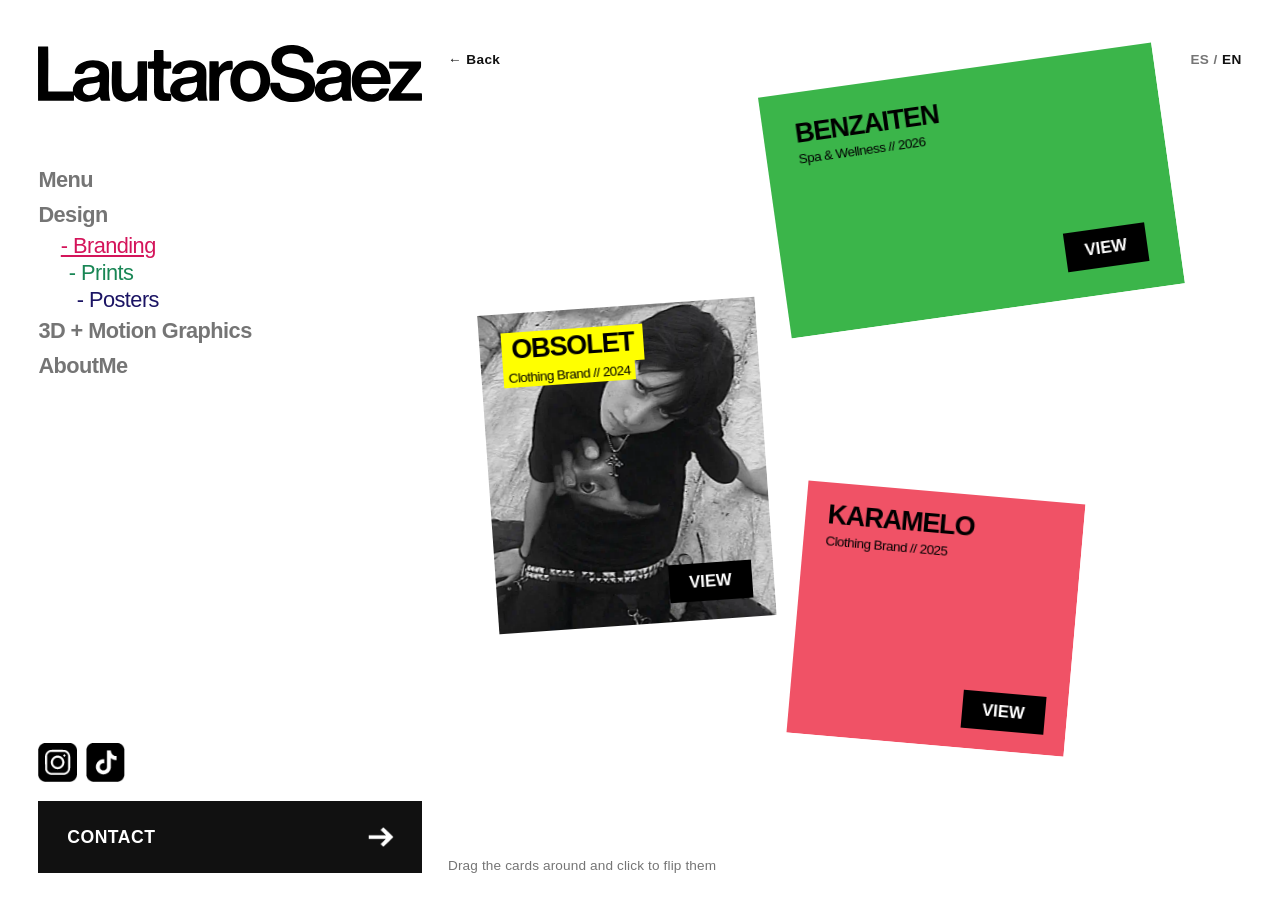
==== commit a2214775: "Cursores y logo nuevos en SVG (nítidos en cualquier pantalla); fuera los PNG viejos Co-Authored-By: " ====
--- a/diseno-branding.html
+++ b/diseno-branding.html
@@ -13,7 +13,7 @@
 
   <header class="logo-wrap">
     <a href="index.html">
-      <img src="assets/logo.png" alt="Lautaro Saez" class="logo" width="556" height="83">
+      <img src="assets/logo.svg" alt="Lautaro Saez" class="logo" width="555" height="82">
     </a>
   </header>
 
--- a/style.css
+++ b/style.css
@@ -19,7 +19,7 @@
   position: relative;
   overflow-x: hidden;
   transition: background var(--transition-suave), color var(--transition-suave);
-  cursor: url('assets/cursor.png') 4 4, auto;
+  cursor: url('assets/cursor.svg') 2 2, auto;
   touch-action: manipulation;             /* sin la demora del doble toque en el celular */
   -webkit-tap-highlight-color: transparent; /* sin el flash gris de iOS: cada botón ya tiene su :active */
 }
@@ -27,7 +27,7 @@
 a {
   text-decoration: none;
   color: inherit;
-  cursor: url('assets/pointer.png') 14 2, pointer;
+  cursor: url('assets/pointer.svg') 3 1, pointer;
 }
 
 img {
@@ -391,7 +391,7 @@
   letter-spacing: 0.03em;
   font-family: inherit;
   border: none;
-  cursor: url('assets/pointer-white.png') 14 2, pointer;
+  cursor: url('assets/pointer-white.svg') 3 1, pointer;
   z-index: 100;
   transition: scale 160ms var(--ease-out);
 }
@@ -457,7 +457,7 @@
   border: none;
   font-size: 1.4rem;
   line-height: 1;
-  cursor: url('assets/pointer.png') 14 2, pointer;
+  cursor: url('assets/pointer.svg') 3 1, pointer;
   color: var(--text);
   font-family: inherit;
 }
@@ -504,7 +504,7 @@
   padding: 0.9rem;
   font-weight: 700;
   letter-spacing: 0.03em;
-  cursor: url('assets/pointer.png') 14 2, pointer;
+  cursor: url('assets/pointer.svg') 3 1, pointer;
   font-family: inherit;
   transition: opacity var(--transition-suave), scale 160ms var(--ease-out);
 }
@@ -557,7 +557,7 @@
   font-weight: 700;
   letter-spacing: 0.03em;
   padding: 0.45rem 0; /* área de toque sin caja visible */
-  cursor: url('assets/pointer.png') 14 2, pointer;
+  cursor: url('assets/pointer.svg') 3 1, pointer;
 }
 
 /* ---- "← Volver" (Branding, Estampas, Posters; en 3D solo en el celular).
@@ -652,7 +652,7 @@
   font-weight: 700;
   letter-spacing: 0.03em;
   color: var(--text);
-  cursor: url('assets/pointer.png') 14 2, pointer;
+  cursor: url('assets/pointer.svg') 3 1, pointer;
   opacity: 0;
   visibility: hidden;
   translate: 0 0.4rem;
@@ -722,7 +722,7 @@
 .draggable-img {
   position: absolute;
   max-width: none;
-  cursor: url('assets/palm-of-hand.png') 16 16, grab;
+  cursor: url('assets/palm-of-hand.svg') 12 16, grab;
   touch-action: none;
   user-select: none;
   -webkit-user-drag: none;
@@ -737,7 +737,7 @@
 }
 
 .draggable-img:active {
-  cursor: url('assets/palm-of-hand.png') 16 16, grabbing;
+  cursor: url('assets/palm-of-hand.svg') 12 16, grabbing;
 }
 
 .draggable-img.is-dragging {
@@ -797,7 +797,7 @@
 }
 
 .draggable-img.opens-carousel {
-  cursor: url('assets/zoom-in.png') 16 16, zoom-in;
+  cursor: url('assets/zoom-in.svg') 13 13, zoom-in;
 }
 
 .estampa-hint-text {
@@ -834,7 +834,7 @@
 .flip-postcard {
   perspective: 1400px;
   background: none;
-  cursor: url('assets/refresh.png') 16 16, pointer;
+  cursor: url('assets/refresh.svg') 16 16, pointer;
 }
 
 .flip-postcard img {
@@ -951,7 +951,7 @@
   display: flex;
   align-items: center;
   justify-content: center;
-  cursor: url('assets/pointer.png') 14 2, pointer;
+  cursor: url('assets/pointer.svg') 3 1, pointer;
   z-index: 5;
   opacity: 0.75;
   transition: opacity var(--transition-suave), scale 160ms var(--ease-out);
@@ -1007,7 +1007,7 @@
   width: 100%;
   height: 100%;
   object-fit: cover;
-  cursor: url('assets/zoom-in.png') 16 16, auto;
+  cursor: url('assets/zoom-in.svg') 13 13, auto;
   transform: translateX(0);
 }
 
@@ -1019,7 +1019,7 @@
   background: none;
   border: none;
   color: var(--text);
-  cursor: url('assets/pointer.png') 14 2, pointer;
+  cursor: url('assets/pointer.svg') 3 1, pointer;
   padding: 0.5rem;
   flex-shrink: 0;
   transition: opacity var(--transition-suave), scale 160ms var(--ease-out);
@@ -1119,7 +1119,7 @@
   position: absolute;
   display: block;
   rotate: var(--rot);
-  cursor: url('assets/palm-of-hand.png') 16 16, grab; /* se arrastran como las piezas de la home */
+  cursor: url('assets/palm-of-hand.svg') 12 16, grab; /* se arrastran como las piezas de la home */
   touch-action: none;
   user-select: none;
   -webkit-user-drag: none;
@@ -1131,7 +1131,7 @@
 .hub-aparato.is-dragging {
   transition: scale 150ms var(--ease-out);
   scale: 1.03;
-  cursor: url('assets/palm-of-hand.png') 16 16, grabbing;
+  cursor: url('assets/palm-of-hand.svg') 12 16, grabbing;
 }
 
 .hub-aparato--iphone { animation-delay: 0.05s; }
@@ -1417,7 +1417,7 @@
   color: #111111;
   font-size: 2rem;
   line-height: 1;
-  cursor: url('assets/pointer.png') 14 2, pointer;
+  cursor: url('assets/pointer.svg') 3 1, pointer;
   z-index: 2;
 }
 
@@ -1483,7 +1483,7 @@
   background: none;
   border: none;
   color: #111111;
-  cursor: url('assets/pointer.png') 14 2, pointer;
+  cursor: url('assets/pointer.svg') 3 1, pointer;
   padding: 0.6rem;
   flex-shrink: 0;
   transition: opacity var(--transition-suave), scale 160ms var(--ease-out);
@@ -1545,7 +1545,7 @@
   width: auto;
   height: auto;
   display: block;
-  cursor: url('assets/zoom-in.png') 16 16, auto;
+  cursor: url('assets/zoom-in.svg') 13 13, auto;
   transition: transform 0.15s ease-out;
   will-change: transform;
 }
@@ -1561,7 +1561,7 @@
 }
 
 .poster-lightbox-img.is-zoomed {
-  cursor: url('assets/zoom-out.png') 16 16, auto;
+  cursor: url('assets/zoom-out.svg') 13 13, auto;
 }
 
 .poster-zoom-indicator {
@@ -1605,7 +1605,7 @@
   display: flex;
   align-items: center;
   justify-content: center;
-  cursor: url('assets/pointer.png') 14 2, pointer;
+  cursor: url('assets/pointer.svg') 3 1, pointer;
   transition: background var(--transition-suave);
 }
 
@@ -1825,7 +1825,7 @@
   width: var(--card-w);
   aspect-ratio: var(--card-ratio);
   perspective: 1400px;
-  cursor: url('assets/refresh.png') 16 16, pointer; /* mismo cursor que la postal del faro: se dan vuelta */
+  cursor: url('assets/refresh.svg') 16 16, pointer; /* mismo cursor que la postal del faro: se dan vuelta */
   touch-action: none;
   user-select: none;
   transition: transform 0.6s cubic-bezier(0.22, 1, 0.36, 1), scale 200ms var(--ease-out);
@@ -1835,7 +1835,7 @@
 .brand-card.is-dragging {
   transition: scale 150ms var(--ease-out);
   scale: 1.03;
-  cursor: url('assets/palm-of-hand.png') 16 16, grabbing;
+  cursor: url('assets/palm-of-hand.svg') 12 16, grabbing;
 }
 
 .brand-card-inner {
@@ -1917,7 +1917,7 @@
   font-weight: 700;
   font-size: max(0.85rem, 2.1cqw);
   padding: 0.55em 1.2em;
-  cursor: url('assets/pointer-white.png') 14 2, pointer;
+  cursor: url('assets/pointer-white.svg') 3 1, pointer;
   transition: color 0.3s ease, scale 160ms var(--ease-out);
 }
 
@@ -2071,7 +2071,7 @@
   font-family: inherit;
   font-size: 2rem;
   line-height: 1;
-  cursor: url('assets/pointer-white.png') 14 2, pointer;
+  cursor: url('assets/pointer-white.svg') 3 1, pointer;
   z-index: 2;
 }
 
@@ -2497,7 +2497,7 @@
   .reels {
     margin-left: 0;
     height: auto;
-    padding: calc(var(--m-bar) + 0.5rem) 1.2rem 2rem;
+    padding: calc(var(--m-bar) + 0.5rem) 1.2rem 6rem; /* abajo: lugar para que el último video suba por encima de las píldoras fijas (Volver y ↑) */
     display: block;
   }
 
@@ -2633,7 +2633,7 @@
    Compu: aparece al pasar el mouse. Celular: al tocar el video, y se esconde solo
 ============================ */
 :root {
-  --amarillo-reproductor: #ffe500; /* provisorio: va el hex que pase Lautaro */
+  --color-reproductor: #fff; /* cada video pone el suyo (data-color en el HTML); sin data-color, blanco */
 }
 
 .reproductor-caja {
@@ -2692,7 +2692,11 @@
   fill: currentColor;
 }
 
-/* barra: la parte reproducida en el amarillo; el alto extra es solo para que sea fácil de agarrar */
+.reproductor-btn svg [fill="none"] {
+  fill: none; /* los íconos de trazo (parlante, pantalla completa) */
+}
+
+/* barra: la parte reproducida en el color del video; el alto extra es solo para que sea fácil de agarrar */
 .reproductor-barra {
   flex: 1;
   min-width: 0;
@@ -2701,7 +2705,7 @@
   -webkit-appearance: none;
   appearance: none;
   background:
-    linear-gradient(var(--amarillo-reproductor) 0 0) left center / var(--p, 0%) 3px no-repeat,
+    linear-gradient(var(--color-reproductor) 0 0) left center / var(--p, 0%) 3px no-repeat,
     linear-gradient(rgba(255, 255, 255, 0.4) 0 0) left center / 100% 3px no-repeat;
 }
 
@@ -2710,7 +2714,7 @@
   width: 11px;
   height: 11px;
   border-radius: 50%;
-  background: var(--amarillo-reproductor);
+  background: var(--color-reproductor);
 }
 
 .reproductor-barra::-moz-range-thumb {
@@ -2718,7 +2722,7 @@
   height: 11px;
   border: 0;
   border-radius: 50%;
-  background: var(--amarillo-reproductor);
+  background: var(--color-reproductor);
 }
 
 .reproductor-tiempo {
@@ -2750,3 +2754,32 @@
     height: 16px;
   }
 }
+
+/* video horizontal en el teléfono derecho: "pantalla completa" ya girado 90°, con sus controles.
+   La caja mide el alto de la pantalla de ancho (y al revés) y se gira desde el centro */
+.reproductor-caja.girado {
+  position: fixed;
+  z-index: 3000;
+  top: 50%;
+  left: 50%;
+  width: 100vh;
+  width: 100dvh;
+  height: 100vw;
+  max-width: none;
+  translate: -50% -50%;
+  rotate: 90deg;
+  background: #000;
+}
+
+.reproductor-caja.girado video {
+  width: 100%;
+  height: 100%;
+  max-height: none;
+  object-fit: contain;
+  background: #000;
+}
+
+.video-girado-abierto,
+.video-girado-abierto body {
+  overflow: hidden;
+}
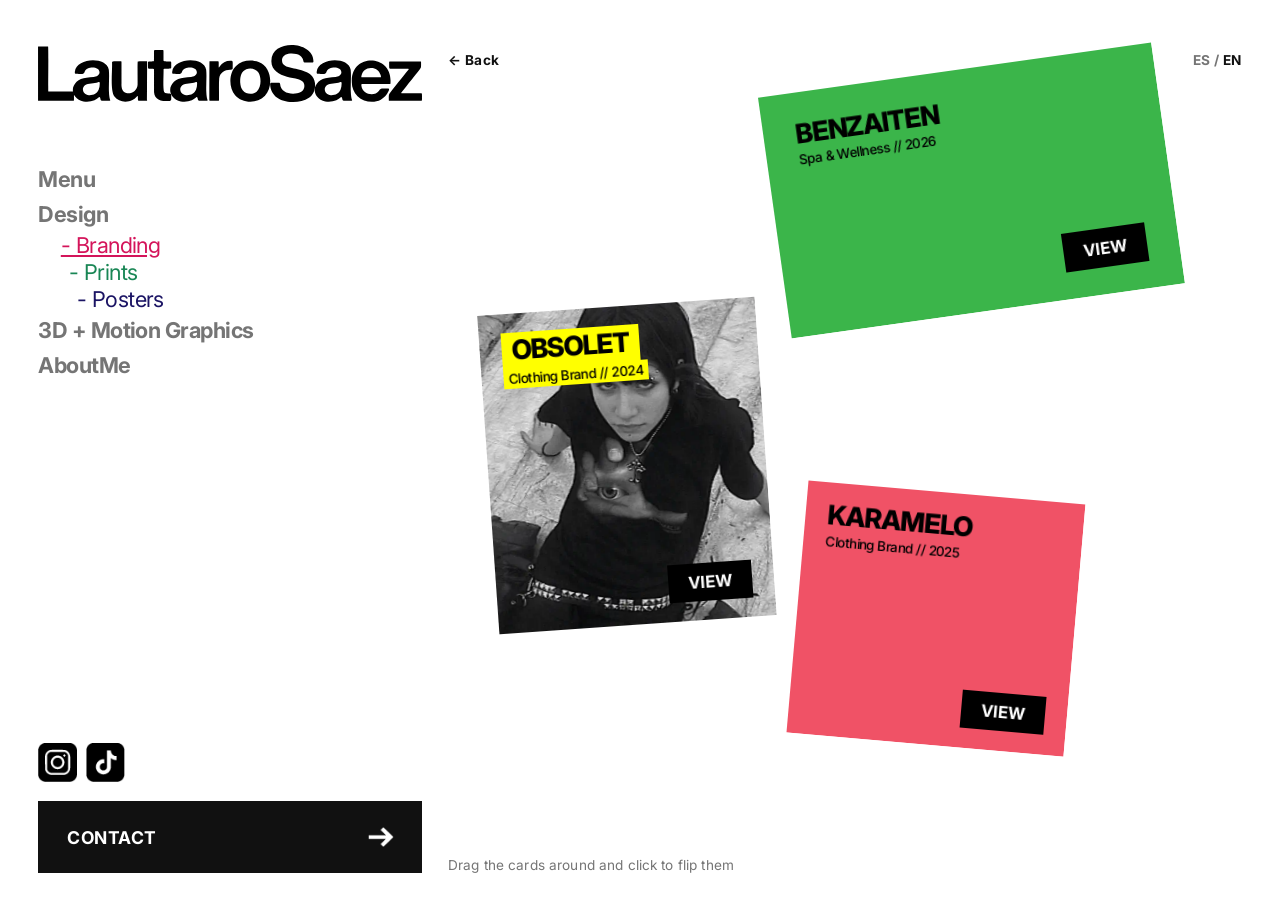
==== commit 4b78b1a4: "Vuelve la tipografía Inter en todo el sitio Co-Authored-By: Claude Opus 5.5 <noreply@anthropic.com>" ====
--- a/diseno-branding.html
+++ b/diseno-branding.html
@@ -5,6 +5,9 @@
   <meta name="viewport" content="width=device-width, initial-scale=1.0">
   <meta name="theme-color" content="#ffffff">
   <title>Lautaro Saez — Branding</title>
+  <link rel="preconnect" href="https://fonts.googleapis.com">
+  <link rel="preconnect" href="https://fonts.gstatic.com" crossorigin>
+  <link href="https://fonts.googleapis.com/css2?family=Inter:wght@400;500;600;700;800&display=swap" rel="stylesheet">
   <link rel="icon" type="image/png" href="assets/favicon.png">
   <link rel="stylesheet" href="style.css">
 </head>
--- a/style.css
+++ b/style.css
@@ -12,7 +12,7 @@
 }
 
 body {
-  font-family: 'Helvetica Neue', Helvetica, Arial, sans-serif;
+  font-family: 'Inter', 'Helvetica Neue', Arial, sans-serif;
   background: var(--bg);
   color: var(--text);
   min-height: 100vh;
@@ -1193,6 +1193,7 @@
   background: #6b2d7a url("assets/iphone-fondo.webp") 0 0 / 100% 100%; /* el filtro "Rio de Janeiro" de Instagram entero, sin recortar. La imagen está girada porque el aparato va rotado: así en pantalla queda azul arriba, naranja abajo */
   box-shadow: inset 0 0 1rem rgba(0, 0, 0, 0.2);
   filter: none;
+  font-family: 'Inter', system-ui, sans-serif;
 }
 
 .hub-aparato--iphone .hub-pantalla::before {
